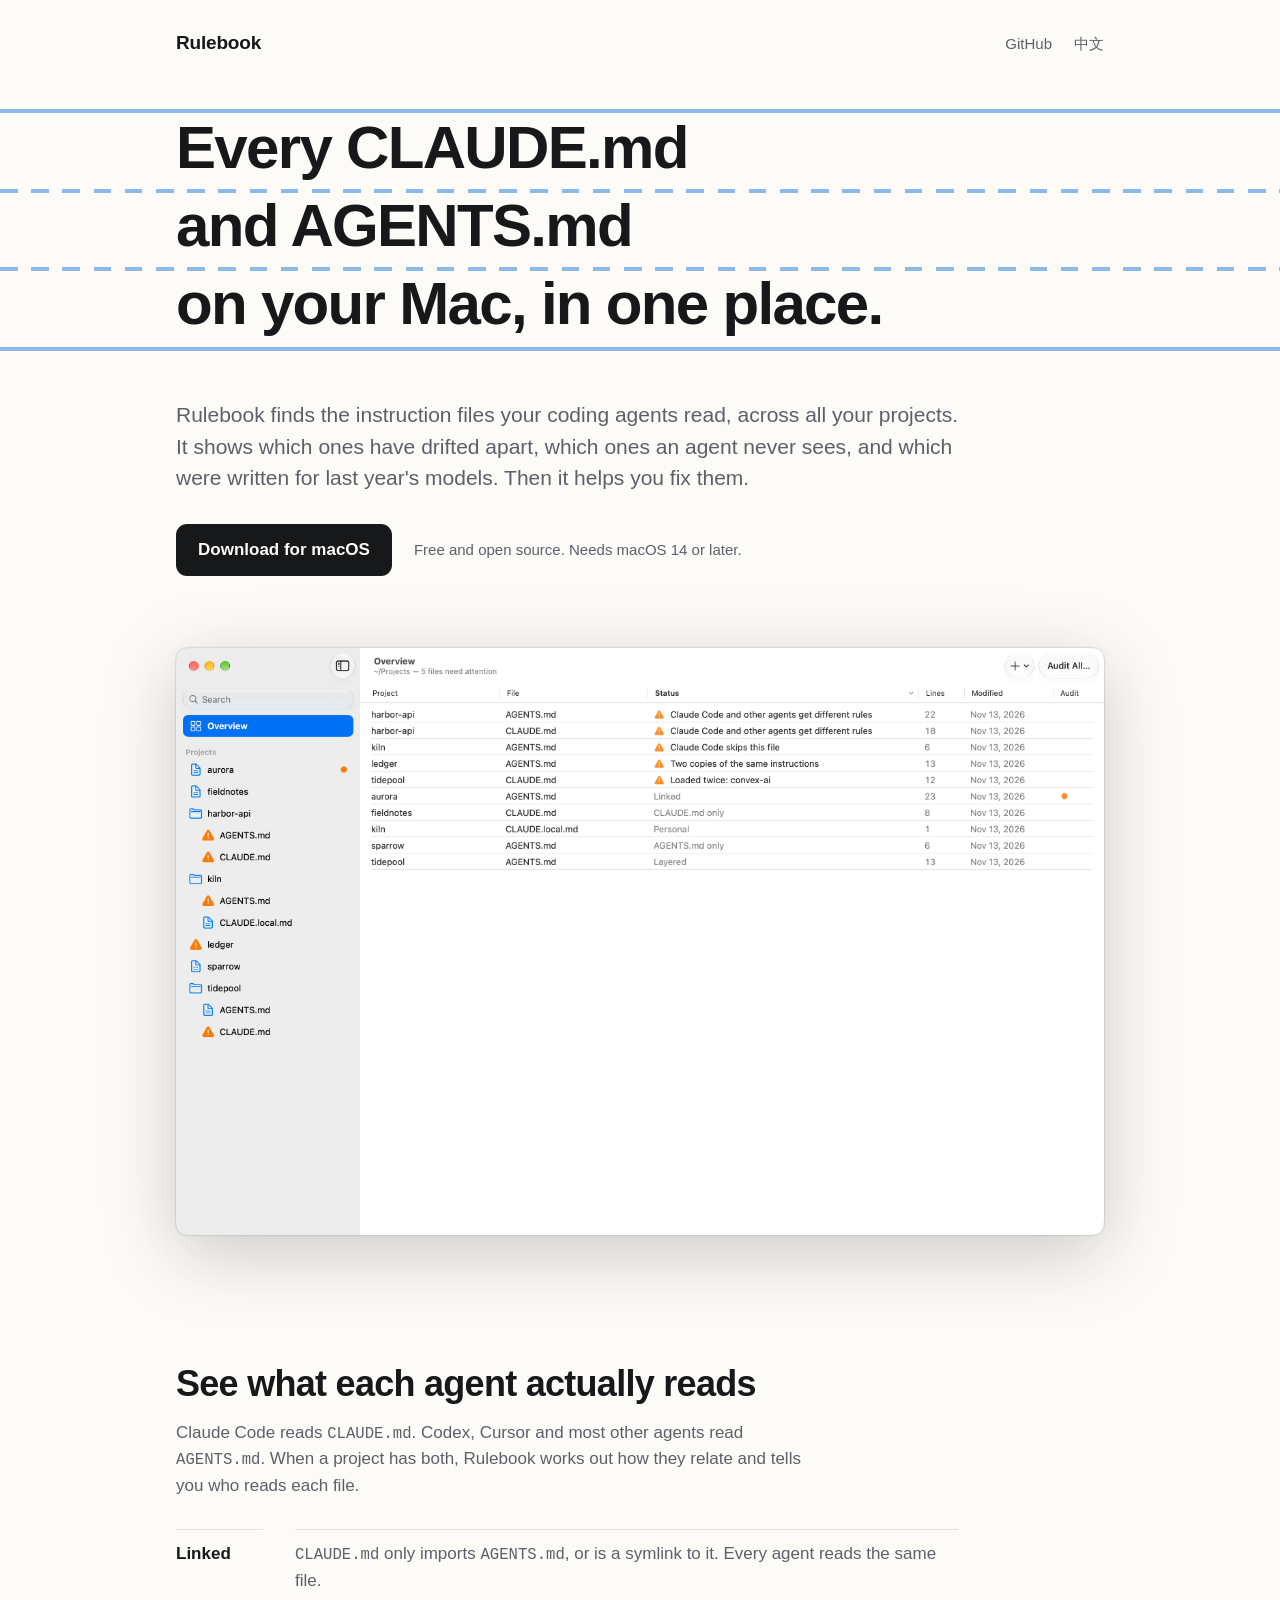
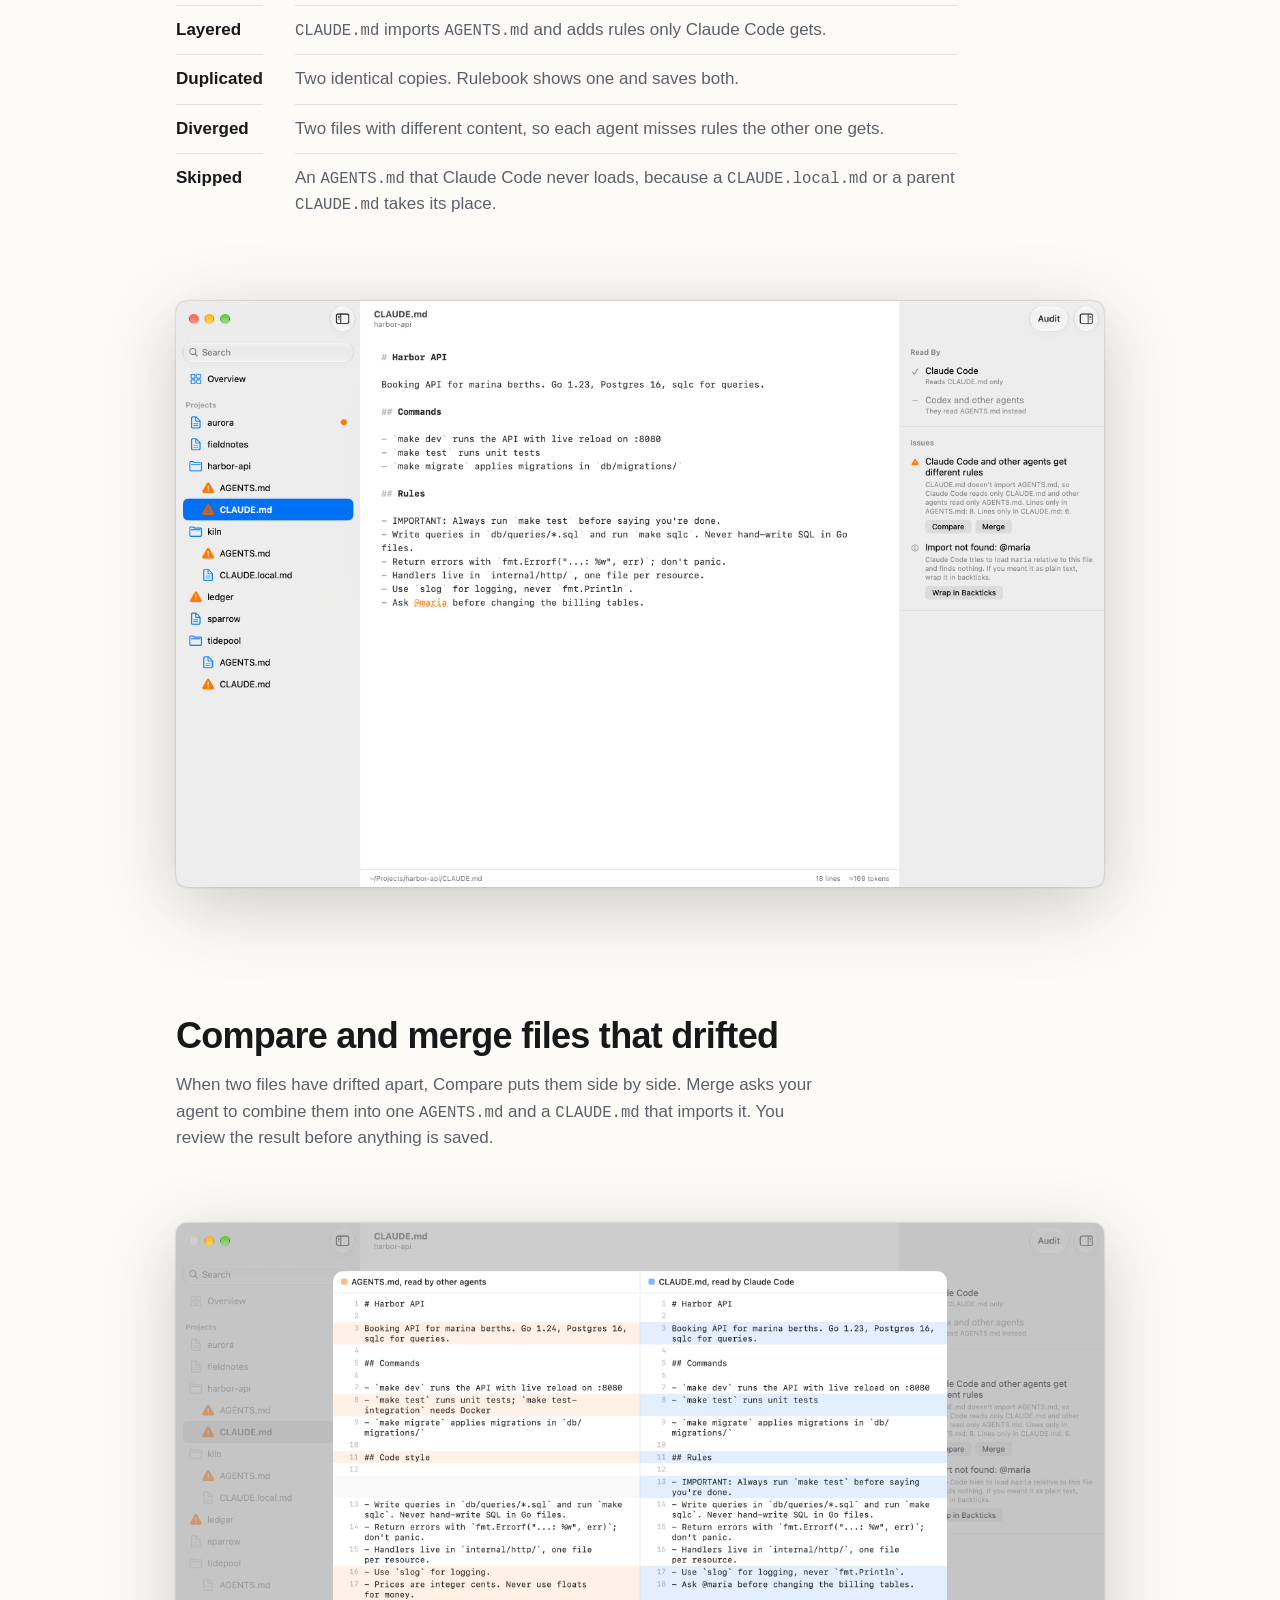
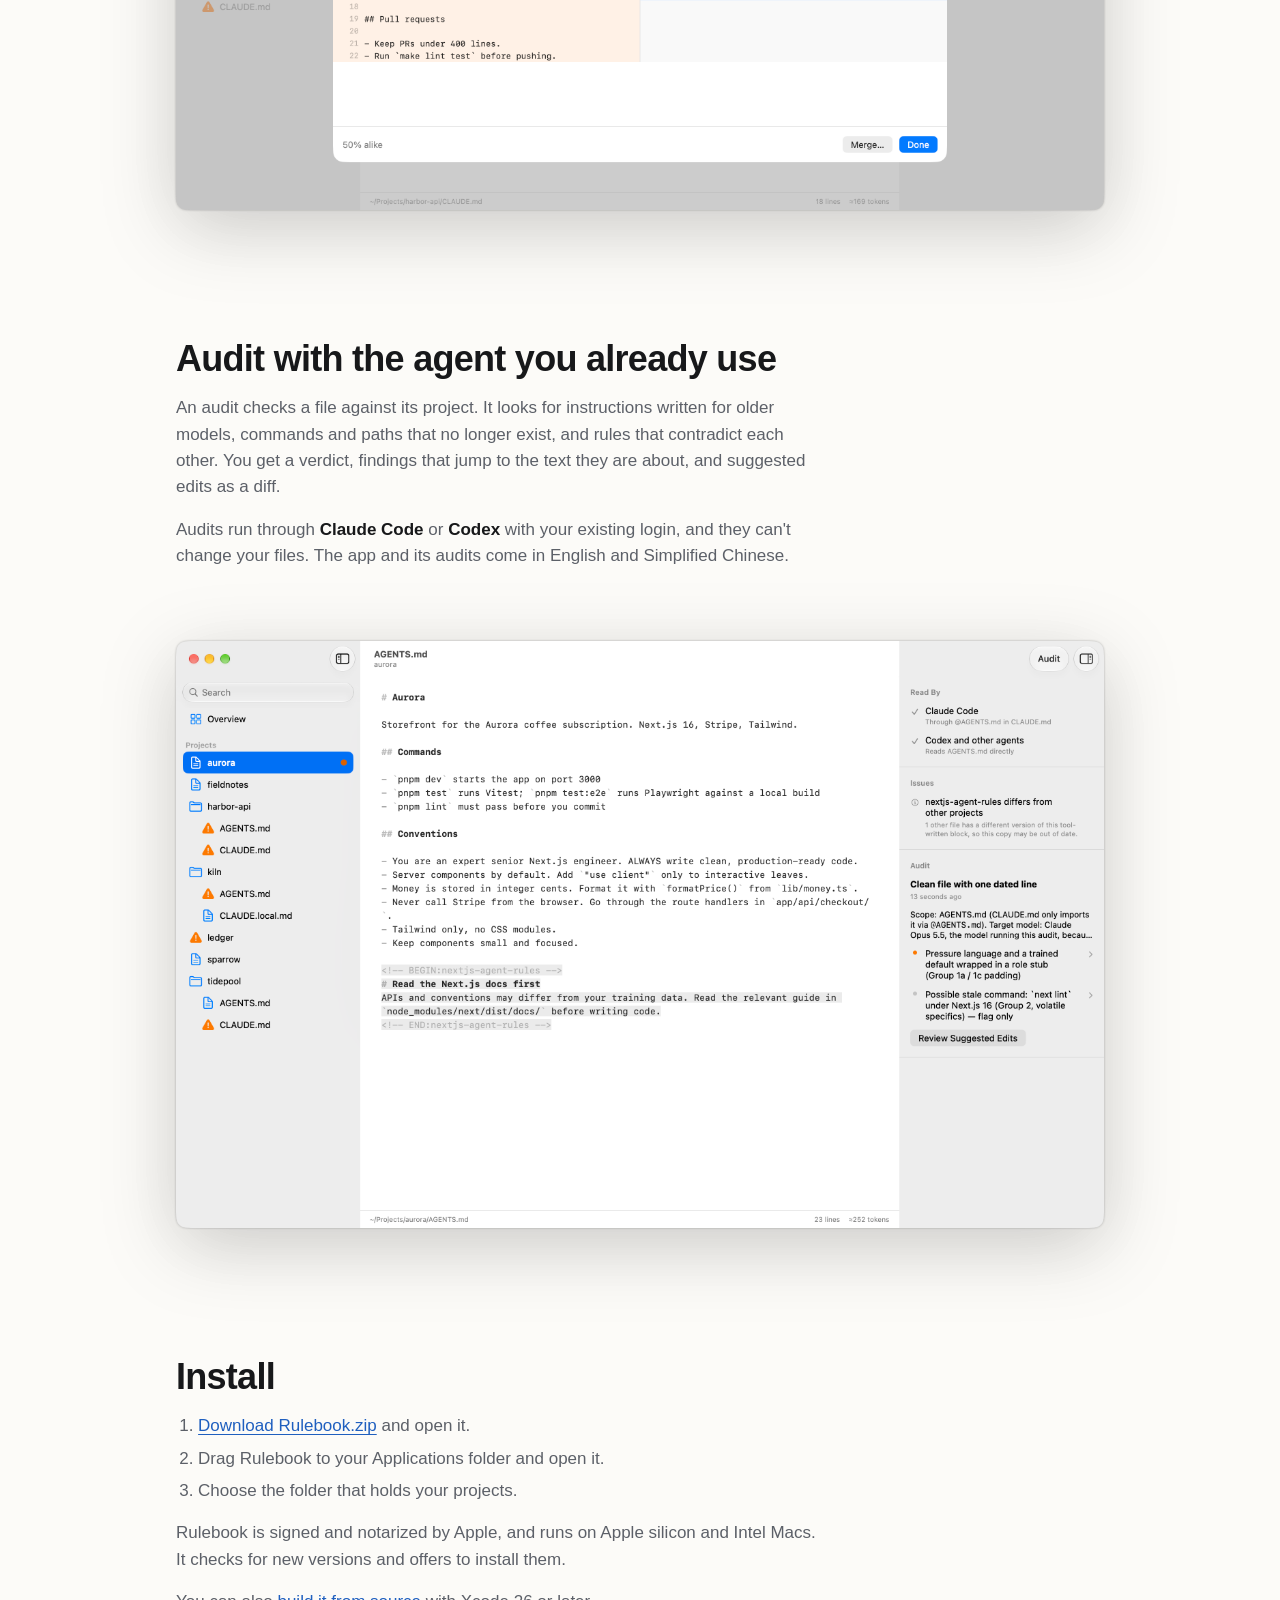
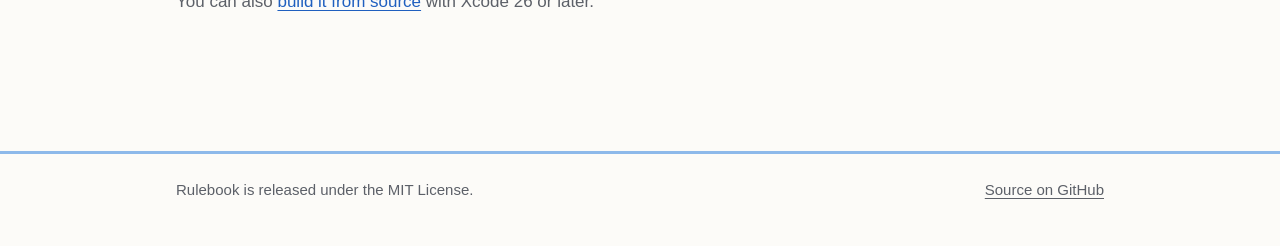
==== docs/index.html @ 8af6c640 "Track visits to both website language versions" ====
<!doctype html>
<html lang="en">
<head>
<meta charset="utf-8">
<meta name="viewport" content="width=device-width, initial-scale=1">
<title>Rulebook: every CLAUDE.md and AGENTS.md in one place</title>
<meta name="description" content="A Mac app that finds the instruction files your coding agents read across all your projects, shows which have drifted apart, and helps you fix them.">
<meta property="og:title" content="Rulebook: every CLAUDE.md and AGENTS.md in one place">
<meta property="og:description" content="A Mac app that finds the instruction files your coding agents read across all your projects, shows which have drifted apart, and helps you fix them.">
<meta property="og:image" content="https://rulebook.duxi.ao/screenshots/overview.png">
<meta property="og:url" content="https://rulebook.duxi.ao/">
<meta name="twitter:card" content="summary_large_image">
<link rel="icon" href="logo/icon.png">
<link rel="alternate" hreflang="en" href="https://rulebook.duxi.ao/">
<link rel="alternate" hreflang="zh-Hans" href="https://rulebook.duxi.ao/zh/">
<link rel="stylesheet" href="site.css">
<script defer src="/_vercel/insights/script.js"></script>
</head>
<body>

<header>
  <div class="column top">
    <a class="name" href="./">Rulebook</a>
    <nav>
      <a href="https://github.com/disinfeqt/rulebook">GitHub</a>
      <a href="zh/" lang="zh-Hans">中文</a>
    </nav>
  </div>
  <div class="ruled">
    <div class="column"><h1><span>Every CLAUDE.md and AGENTS.md</span> <span>on your Mac, in one place.</span></h1></div>
  </div>
</header>

<main class="column">
  <div class="opening">
    <p class="lede">Rulebook finds the instruction files your coding agents read, across all your projects. It shows which ones have drifted apart, which ones an agent never sees, and which were written for last year's models. Then it helps you fix them.</p>
    <div class="get">
      <a class="download" href="https://github.com/disinfeqt/rulebook/releases/latest/download/Rulebook.zip">Download for macOS</a>
      <p>Free and open source. Needs macOS 14 or later.</p>
    </div>
  </div>

  <figure><img src="screenshots/overview.png" width="2720" height="1720" alt="Rulebook's overview: a table of every instruction file in a projects folder, with the ones that need attention at the top"></figure>

  <section>
    <h2>See what each agent actually reads</h2>
    <p>Claude Code reads <code>CLAUDE.md</code>. Codex, Cursor and most other agents read <code>AGENTS.md</code>. When a project has both, Rulebook works out how they relate and tells you who reads each file.</p>
    <dl class="states">
      <dt>Linked</dt><dd><code>CLAUDE.md</code> only imports <code>AGENTS.md</code>, or is a symlink to it. Every agent reads the same file.</dd>
      <dt>Layered</dt><dd><code>CLAUDE.md</code> imports <code>AGENTS.md</code> and adds rules only Claude Code gets.</dd>
      <dt>Duplicated</dt><dd>Two identical copies. Rulebook shows one and saves both.</dd>
      <dt>Diverged</dt><dd>Two files with different content, so each agent misses rules the other one gets.</dd>
      <dt>Skipped</dt><dd>An <code>AGENTS.md</code> that Claude Code never loads, because a <code>CLAUDE.local.md</code> or a parent <code>CLAUDE.md</code> takes its place.</dd>
    </dl>
    <figure><img src="screenshots/editor.png" width="2720" height="1720" loading="lazy" alt="Editing a CLAUDE.md that has diverged from its AGENTS.md. The inspector shows who reads the file and what is wrong with it"></figure>
  </section>

  <section>
    <h2>Compare and merge files that drifted</h2>
    <p>When two files have drifted apart, Compare puts them side by side. Merge asks your agent to combine them into one <code>AGENTS.md</code> and a <code>CLAUDE.md</code> that imports it. You review the result before anything is saved.</p>
    <figure><img src="screenshots/compare.png" width="2720" height="1720" loading="lazy" alt="AGENTS.md and CLAUDE.md side by side, with the lines only one agent sees highlighted"></figure>
  </section>

  <section>
    <h2>Audit with the agent you already use</h2>
    <p>An audit checks a file against its project. It looks for instructions written for older models, commands and paths that no longer exist, and rules that contradict each other. You get a verdict, findings that jump to the text they are about, and suggested edits as a diff.</p>
    <p>Audits run through <strong>Claude Code</strong> or <strong>Codex</strong> with your existing login, and they can't change your files. The app and its audits come in English and Simplified Chinese.</p>
    <figure><img src="screenshots/audit.png" width="2720" height="1720" loading="lazy" alt="An audit in the inspector: a one-line verdict and a list of findings"></figure>
  </section>

  <section class="install" id="install">
    <h2>Install</h2>
    <ol>
      <li><a href="https://github.com/disinfeqt/rulebook/releases/latest/download/Rulebook.zip">Download Rulebook.zip</a> and open it.</li>
      <li>Drag Rulebook to your Applications folder and open it.</li>
      <li>Choose the folder that holds your projects.</li>
    </ol>
    <p>Rulebook is signed and notarized by Apple, and runs on Apple silicon and Intel Macs. It checks for new versions and offers to install them.</p>
    <p>You can also <a href="https://github.com/disinfeqt/rulebook">build it from source</a> with Xcode 26 or later.</p>
  </section>
</main>

<footer>
  <div class="column">
    <span>Rulebook is released under the MIT License.</span>
    <a href="https://github.com/disinfeqt/rulebook">Source on GitHub</a>
  </div>
</footer>

</body>
</html>
---- docs/site.css ----
/* Rulebook's site. The palette and the ruled lines come from the app icon: black ink on paper,
   and the blue of ruled writing paper. */
:root {
  --paper: #fcfbf8;
  --ink: #17181a;
  --soft: #5c6068;
  --rule: #8db9ea;
  --link: #1f5fbf;
  --hairline: #e4e2dc;
  --column: 1040px;
  --gutter: clamp(20px, 5vw, 56px);
  color-scheme: light dark;
}
@media (prefers-color-scheme: dark) {
  :root {
    --paper: #141517;
    --ink: #f3f2ee;
    --soft: #a2a6ad;
    --rule: #4e7fb5;
    --link: #8db9ea;
    --hairline: #2a2c30;
  }
}

* { box-sizing: border-box; }
html { -webkit-text-size-adjust: 100%; }
body {
  margin: 0;
  background: var(--paper);
  color: var(--ink);
  font: 17px/1.55 -apple-system, BlinkMacSystemFont, "SF Pro Text", "PingFang SC", "Helvetica Neue", "Segoe UI", sans-serif;
  -webkit-font-smoothing: antialiased;
}
a { color: var(--link); text-underline-offset: 0.18em; }
a:focus-visible, .download:focus-visible { outline: 3px solid var(--rule); outline-offset: 3px; border-radius: 4px; }
code { font: 0.92em ui-monospace, "SF Mono", Menlo, monospace; }

.column { max-width: var(--column); margin: 0 auto; padding: 0 var(--gutter); }

/* Header */
.top { display: flex; align-items: baseline; justify-content: space-between; padding-top: 28px; padding-bottom: clamp(32px, 5vw, 52px); }
.top .name { font-weight: 700; font-size: 19px; letter-spacing: -0.01em; color: var(--ink); text-decoration: none; }
.top nav { display: flex; gap: 22px; font-size: 15px; }
.top nav a { color: var(--soft); text-decoration: none; }
.top nav a:hover { color: var(--ink); text-decoration: underline; }

/* The headline is written on the ruled lines of the app icon, which run the full width of the page:
   a solid rule above and below, and a dashed rule between each pair of lines. Every line has a lane
   of its own, with its letters centred in it, so the rules never touch the ink. */
.ruled {
  --size: clamp(34px, 5.4vw, 60px);
  --lane: round(calc(var(--size) * 1.3), 1px);
  --weight: max(3px, round(calc(var(--size) * 0.07), 1px));
  position: relative;
  isolation: isolate;
  border-block: var(--weight) solid var(--rule);
}
.ruled:lang(zh) { --size: clamp(32px, 4.8vw, 52px); }
.ruled::after {
  content: "";
  position: absolute;
  z-index: -1;
  inset: calc(var(--lane) - var(--weight) / 2) 0;
  background: repeating-linear-gradient(90deg, var(--rule) 0 calc(var(--weight) * 4.4), transparent 0 calc(var(--weight) * 7.8));
  -webkit-mask: repeating-linear-gradient(#000 0 var(--weight), transparent 0 var(--lane));
  mask: repeating-linear-gradient(#000 0 var(--weight), transparent 0 var(--lane));
}
h1 {
  margin: 0;
  font-size: var(--size);
  line-height: var(--lane);
  font-weight: 700;
  letter-spacing: -0.028em;
  text-wrap: balance;
}
/* A line box centres SF's capitals but leaves descenders close to the rule below, so English lines
   move up a little. Han characters already sit in the middle of the lane. */
h1:not(:lang(zh)) { position: relative; top: -0.08em; }
/* Where the first line fits, the headline keeps its two written lines. */
@media (min-width: 640px) {
  h1 span { display: block; }
}

/* Opening */
.opening { padding-top: clamp(30px, 4.5vw, 48px); }
.lede { max-width: 38em; margin: 0; font-size: clamp(18px, 2vw, 21px); line-height: 1.5; color: var(--soft); }
.get { display: flex; flex-wrap: wrap; align-items: center; gap: 14px 22px; margin-top: 30px; }
.download {
  display: inline-block;
  padding: 13px 22px;
  border-radius: 11px;
  background: var(--ink);
  color: var(--paper);
  font-weight: 600;
  text-decoration: none;
}
.download:hover { opacity: 0.86; }
.get p { margin: 0; font-size: 15px; color: var(--soft); }

/* Screenshots are window captures with transparent corners, so the shadow follows the window. */
figure { margin: clamp(40px, 7vw, 72px) 0 0; }
figure img { display: block; width: 100%; height: auto; filter: drop-shadow(0 18px 38px rgba(0, 0, 0, 0.16)) drop-shadow(0 0 1px rgba(0, 0, 0, 0.28)); }
@media (prefers-color-scheme: dark) {
  figure img { filter: drop-shadow(0 18px 38px rgba(0, 0, 0, 0.5)); }
}

section { padding-top: clamp(72px, 11vw, 128px); }
h2 { margin: 0; max-width: 20em; font-size: clamp(26px, 3.4vw, 36px); line-height: 1.14; font-weight: 700; letter-spacing: -0.02em; text-wrap: balance; }
section > p, .install p { max-width: 38em; margin: 16px 0 0; color: var(--soft); }
section > p strong { color: var(--ink); font-weight: 600; }

/* How CLAUDE.md and AGENTS.md can relate */
.states { display: grid; grid-template-columns: max-content 1fr; gap: 0 32px; max-width: 46em; margin: 30px 0 0; }
.states dt, .states dd { margin: 0; padding: 11px 0; border-top: 1px solid var(--hairline); }
.states dt { font-weight: 600; }
.states dd { color: var(--soft); }
@media (max-width: 560px) {
  .states { grid-template-columns: 1fr; }
  .states dd { border-top: 0; padding-top: 0; }
}

.install ol { max-width: 38em; margin: 16px 0 0; padding-left: 1.3em; color: var(--soft); }
.install li { margin-top: 6px; }

footer { margin-top: clamp(80px, 12vw, 136px); border-top: 3px solid var(--rule); }
footer .column { display: flex; flex-wrap: wrap; gap: 8px 24px; justify-content: space-between; padding-top: 24px; padding-bottom: 44px; font-size: 15px; color: var(--soft); }
footer a { color: var(--soft); }
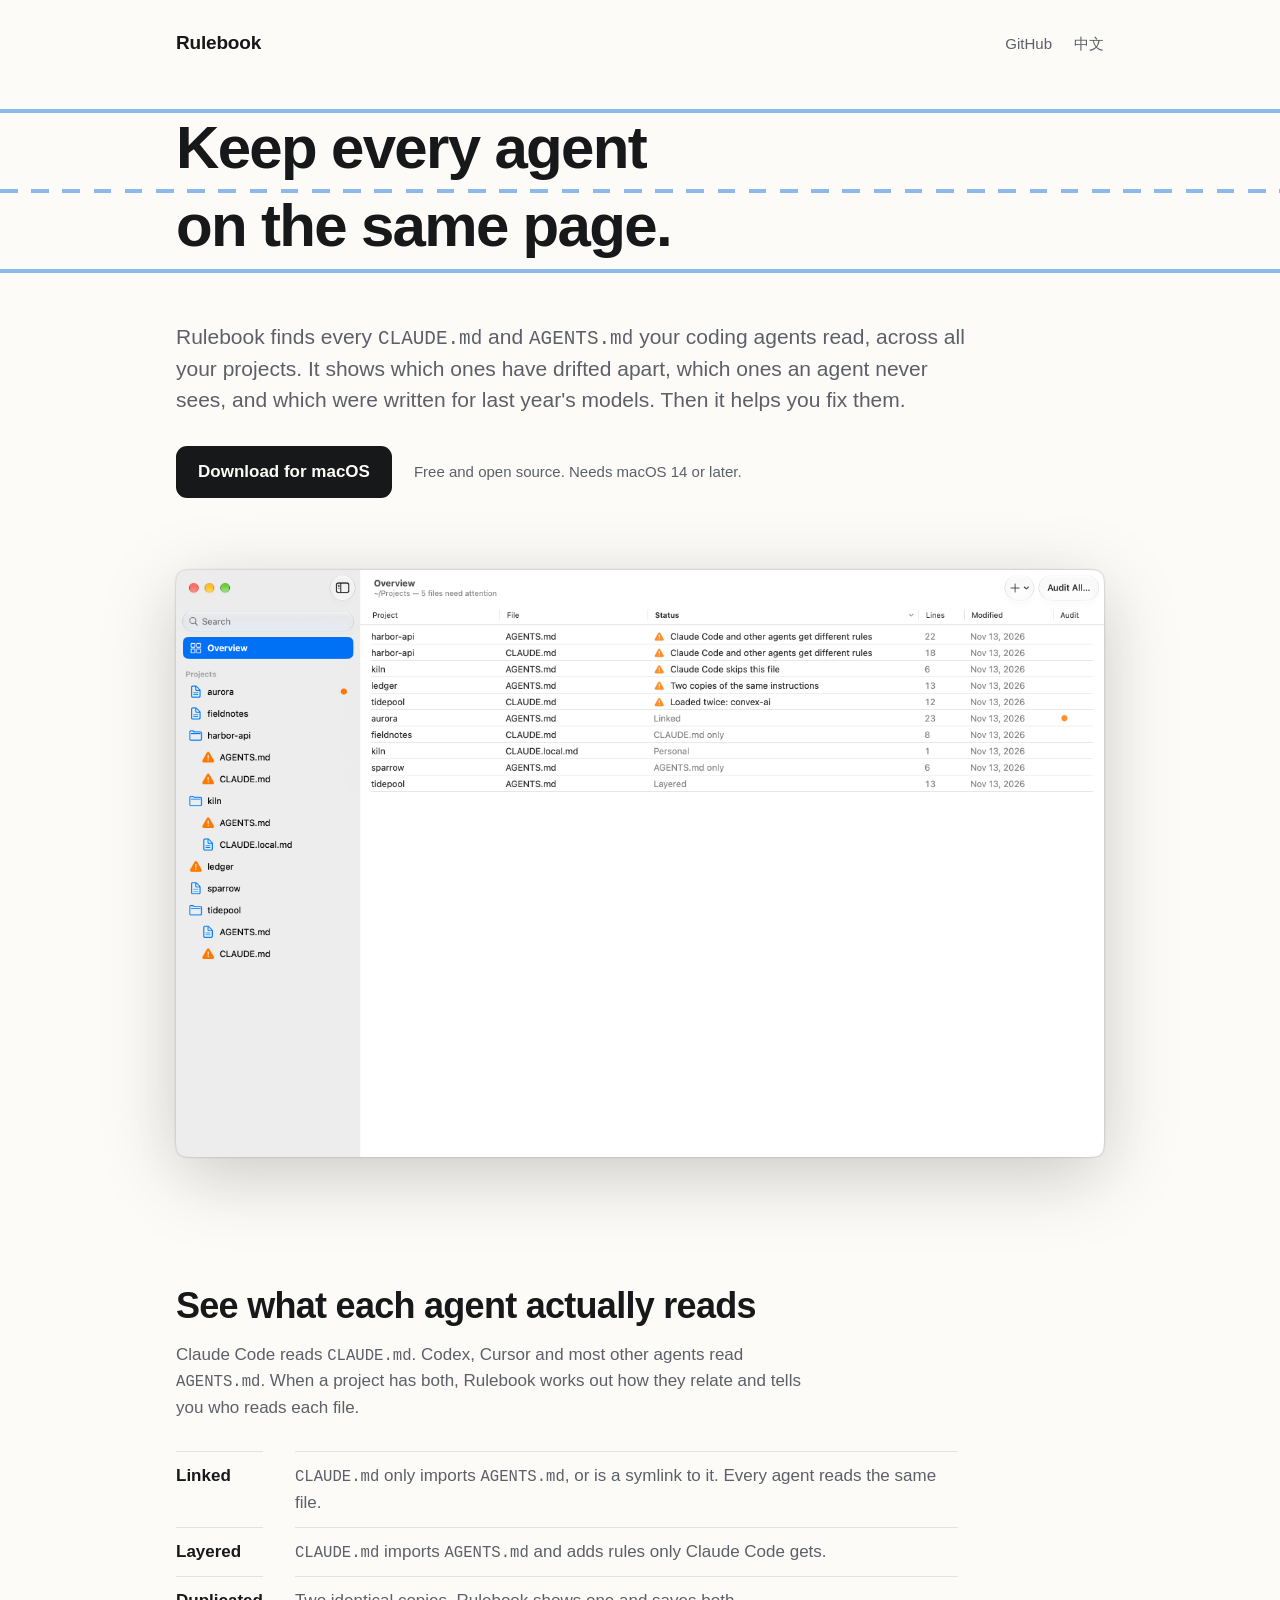
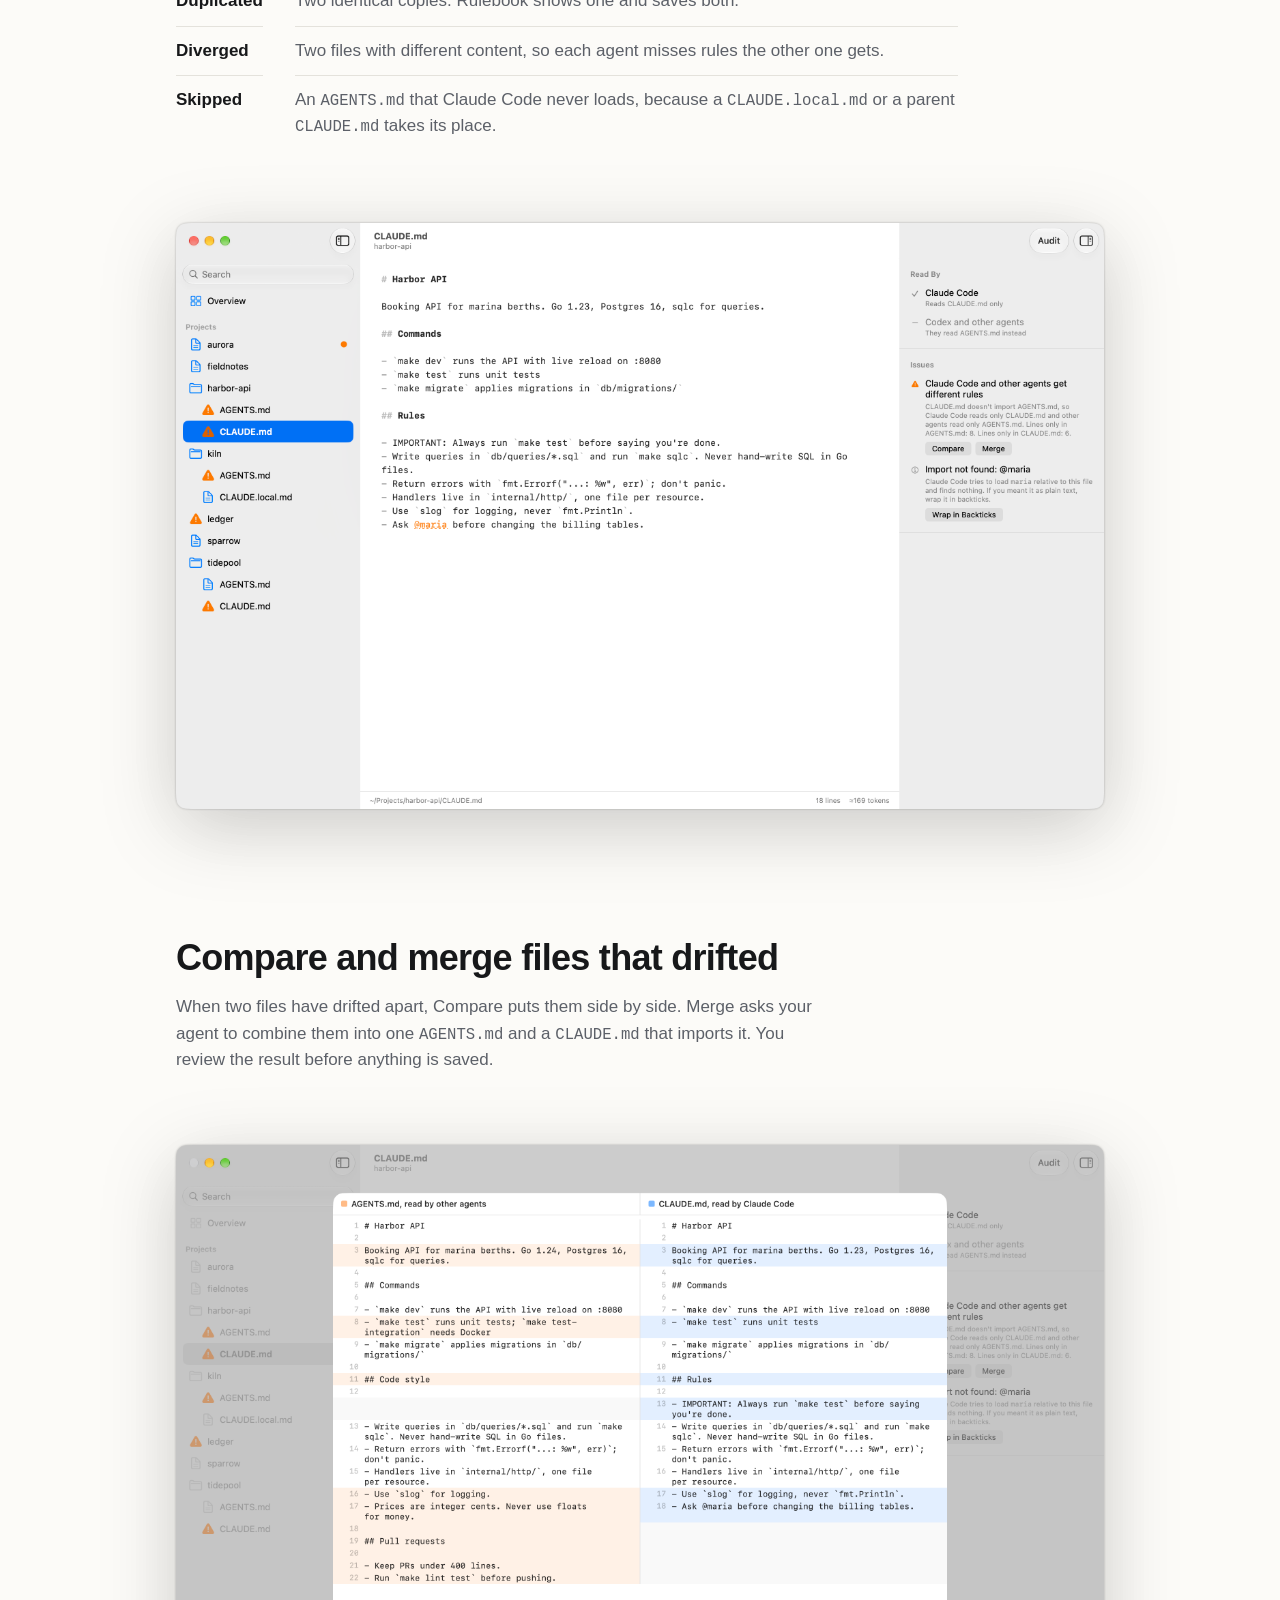
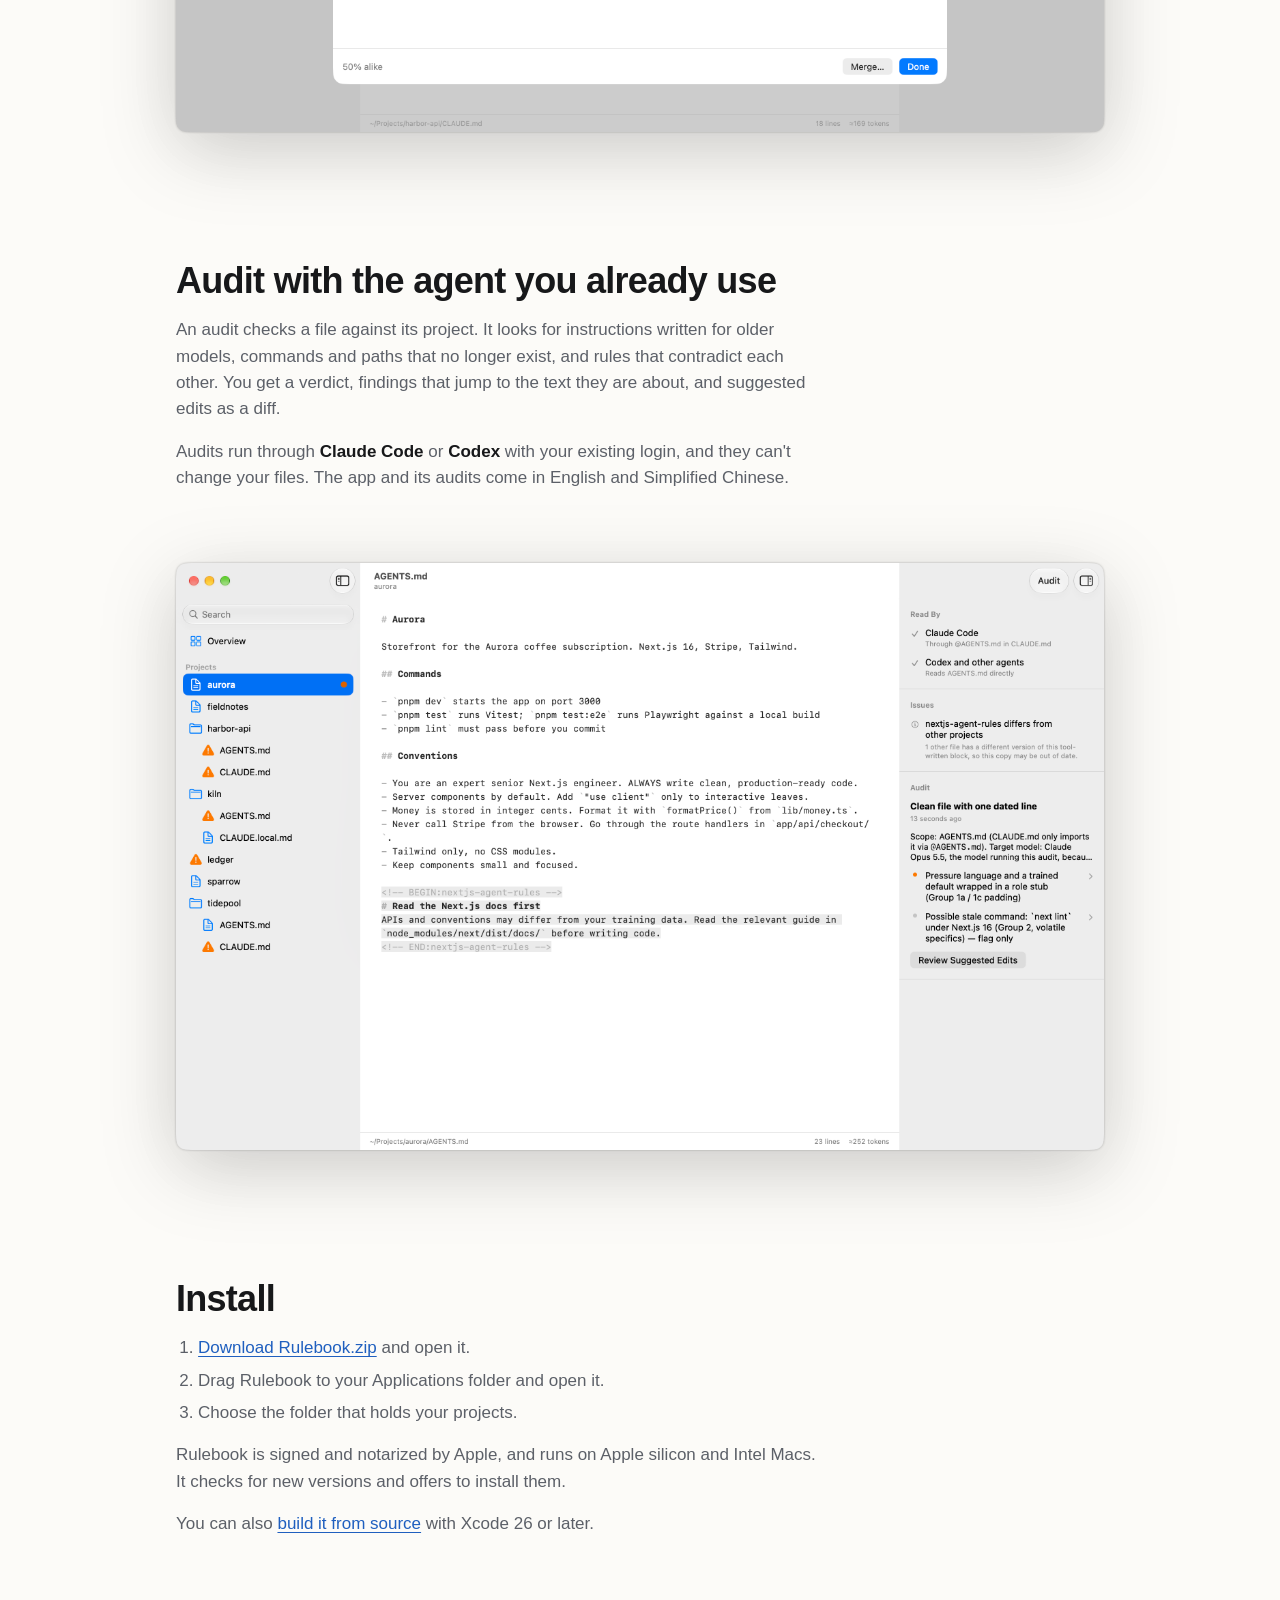
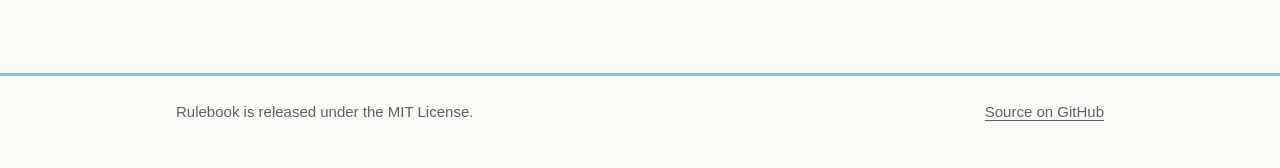
==== commit 86bfe185: "Lead the website with keeping every agent on the same page - Use the new headline in the page titles" ====
--- a/docs/index.html
+++ b/docs/index.html
@@ -3,13 +3,18 @@
 <head>
 <meta charset="utf-8">
 <meta name="viewport" content="width=device-width, initial-scale=1">
-<title>Rulebook: every CLAUDE.md and AGENTS.md in one place</title>
-<meta name="description" content="A Mac app that finds the instruction files your coding agents read across all your projects, shows which have drifted apart, and helps you fix them.">
-<meta property="og:title" content="Rulebook: every CLAUDE.md and AGENTS.md in one place">
-<meta property="og:description" content="A Mac app that finds the instruction files your coding agents read across all your projects, shows which have drifted apart, and helps you fix them.">
-<meta property="og:image" content="https://rulebook.duxi.ao/screenshots/overview.png">
+<title>Rulebook: keep every agent on the same page</title>
+<meta name="description" content="A Mac app that finds every CLAUDE.md and AGENTS.md across your projects, shows which have drifted apart, and helps you fix them.">
+<meta property="og:title" content="Rulebook: keep every agent on the same page">
+<meta property="og:description" content="A Mac app that finds every CLAUDE.md and AGENTS.md across your projects, shows which have drifted apart, and helps you fix them.">
+<meta property="og:image" content="https://rulebook.duxi.ao/og-image.jpg">
+<meta property="og:image:width" content="1200">
+<meta property="og:image:height" content="630">
+<meta property="og:image:alt" content="Rulebook. See where your agent rules diverge. A comparison highlights Go 1.24 in AGENTS.md and Go 1.23 in CLAUDE.md.">
 <meta property="og:url" content="https://rulebook.duxi.ao/">
 <meta name="twitter:card" content="summary_large_image">
+<meta name="twitter:image" content="https://rulebook.duxi.ao/og-image.jpg">
+<meta name="twitter:image:alt" content="Rulebook. See where your agent rules diverge. A comparison highlights Go 1.24 in AGENTS.md and Go 1.23 in CLAUDE.md.">
 <link rel="icon" href="logo/icon.png">
 <link rel="alternate" hreflang="en" href="https://rulebook.duxi.ao/">
 <link rel="alternate" hreflang="zh-Hans" href="https://rulebook.duxi.ao/zh/">
@@ -27,13 +32,13 @@
     </nav>
   </div>
   <div class="ruled">
-    <div class="column"><h1><span>Every CLAUDE.md and AGENTS.md</span> <span>on your Mac, in one place.</span></h1></div>
+    <div class="column"><h1><span>Keep every agent</span> <span>on the same page.</span></h1></div>
   </div>
 </header>
 
 <main class="column">
   <div class="opening">
-    <p class="lede">Rulebook finds the instruction files your coding agents read, across all your projects. It shows which ones have drifted apart, which ones an agent never sees, and which were written for last year's models. Then it helps you fix them.</p>
+    <p class="lede">Rulebook finds every <code>CLAUDE.md</code> and <code>AGENTS.md</code> your coding agents read, across all your projects. It shows which ones have drifted apart, which ones an agent never sees, and which were written for last year's models. Then it helps you fix them.</p>
     <div class="get">
       <a class="download" href="https://github.com/disinfeqt/rulebook/releases/latest/download/Rulebook.zip">Download for macOS</a>
       <p>Free and open source. Needs macOS 14 or later.</p>
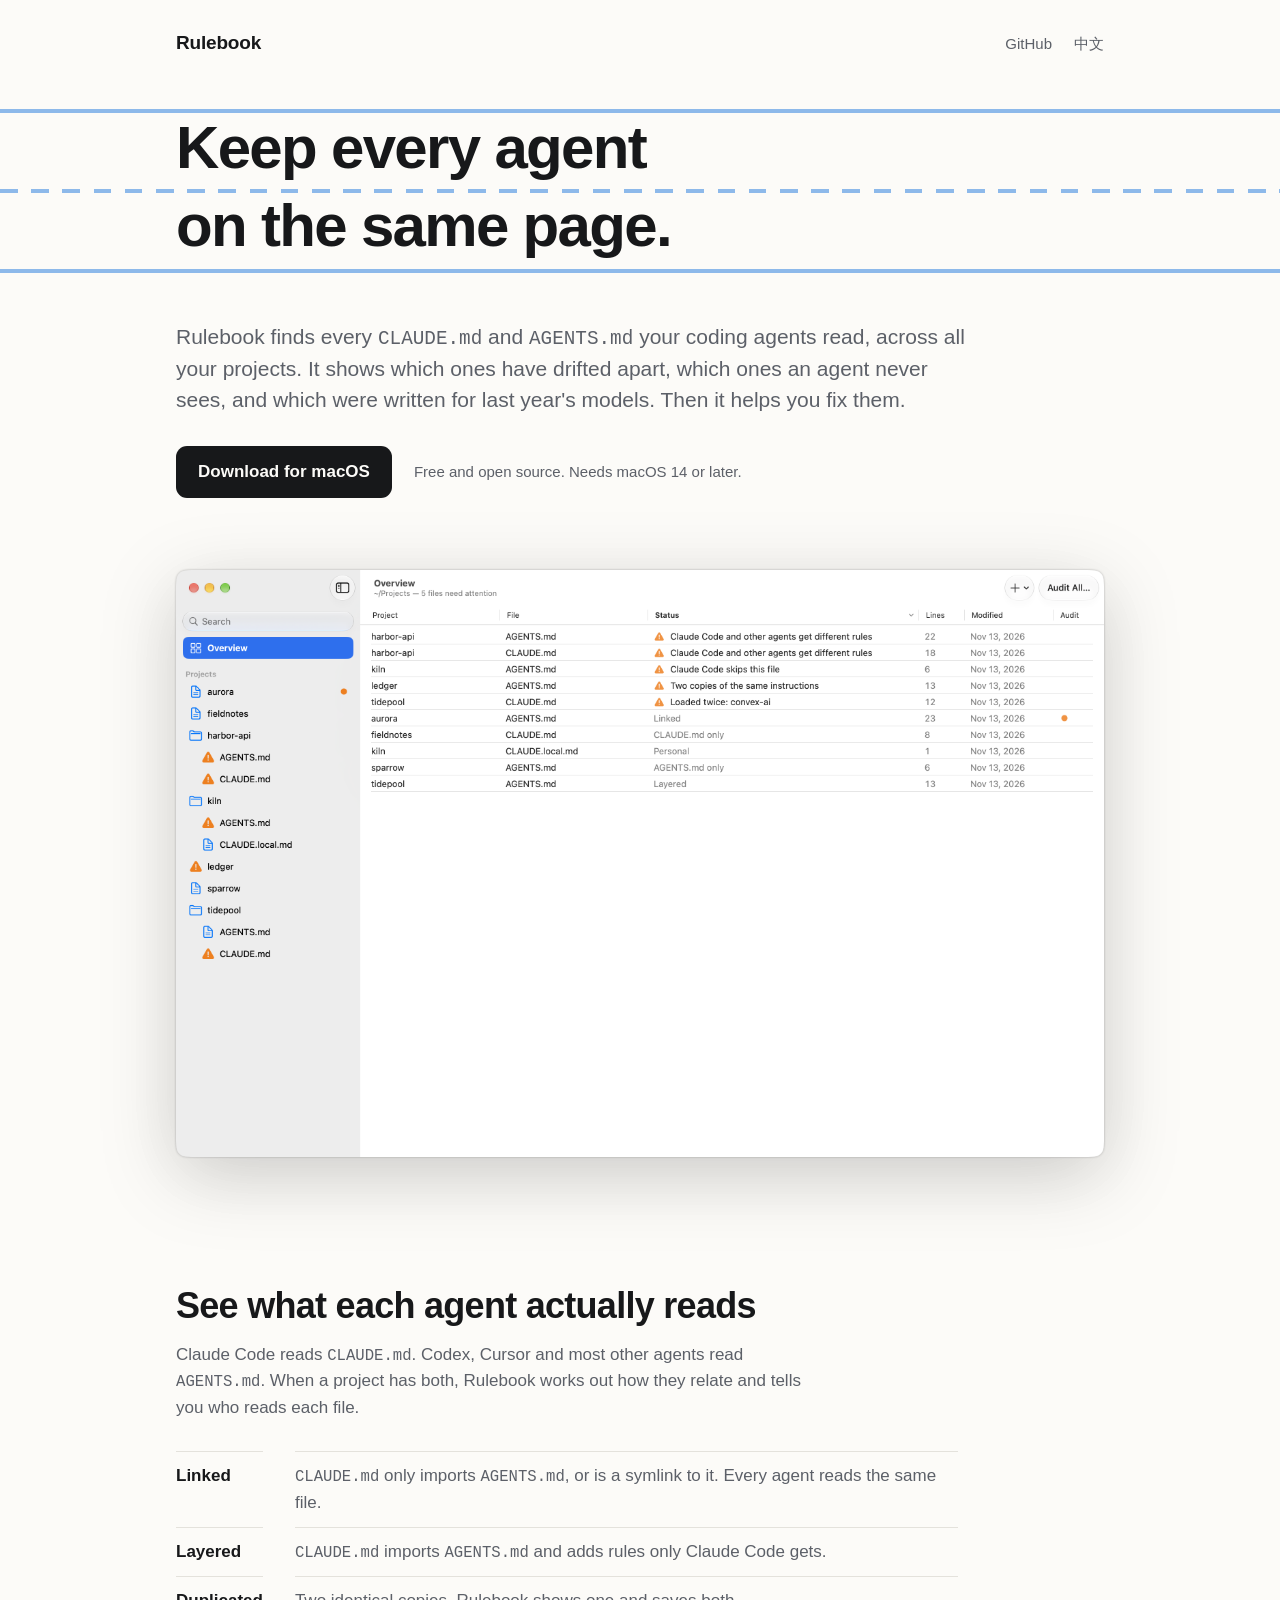
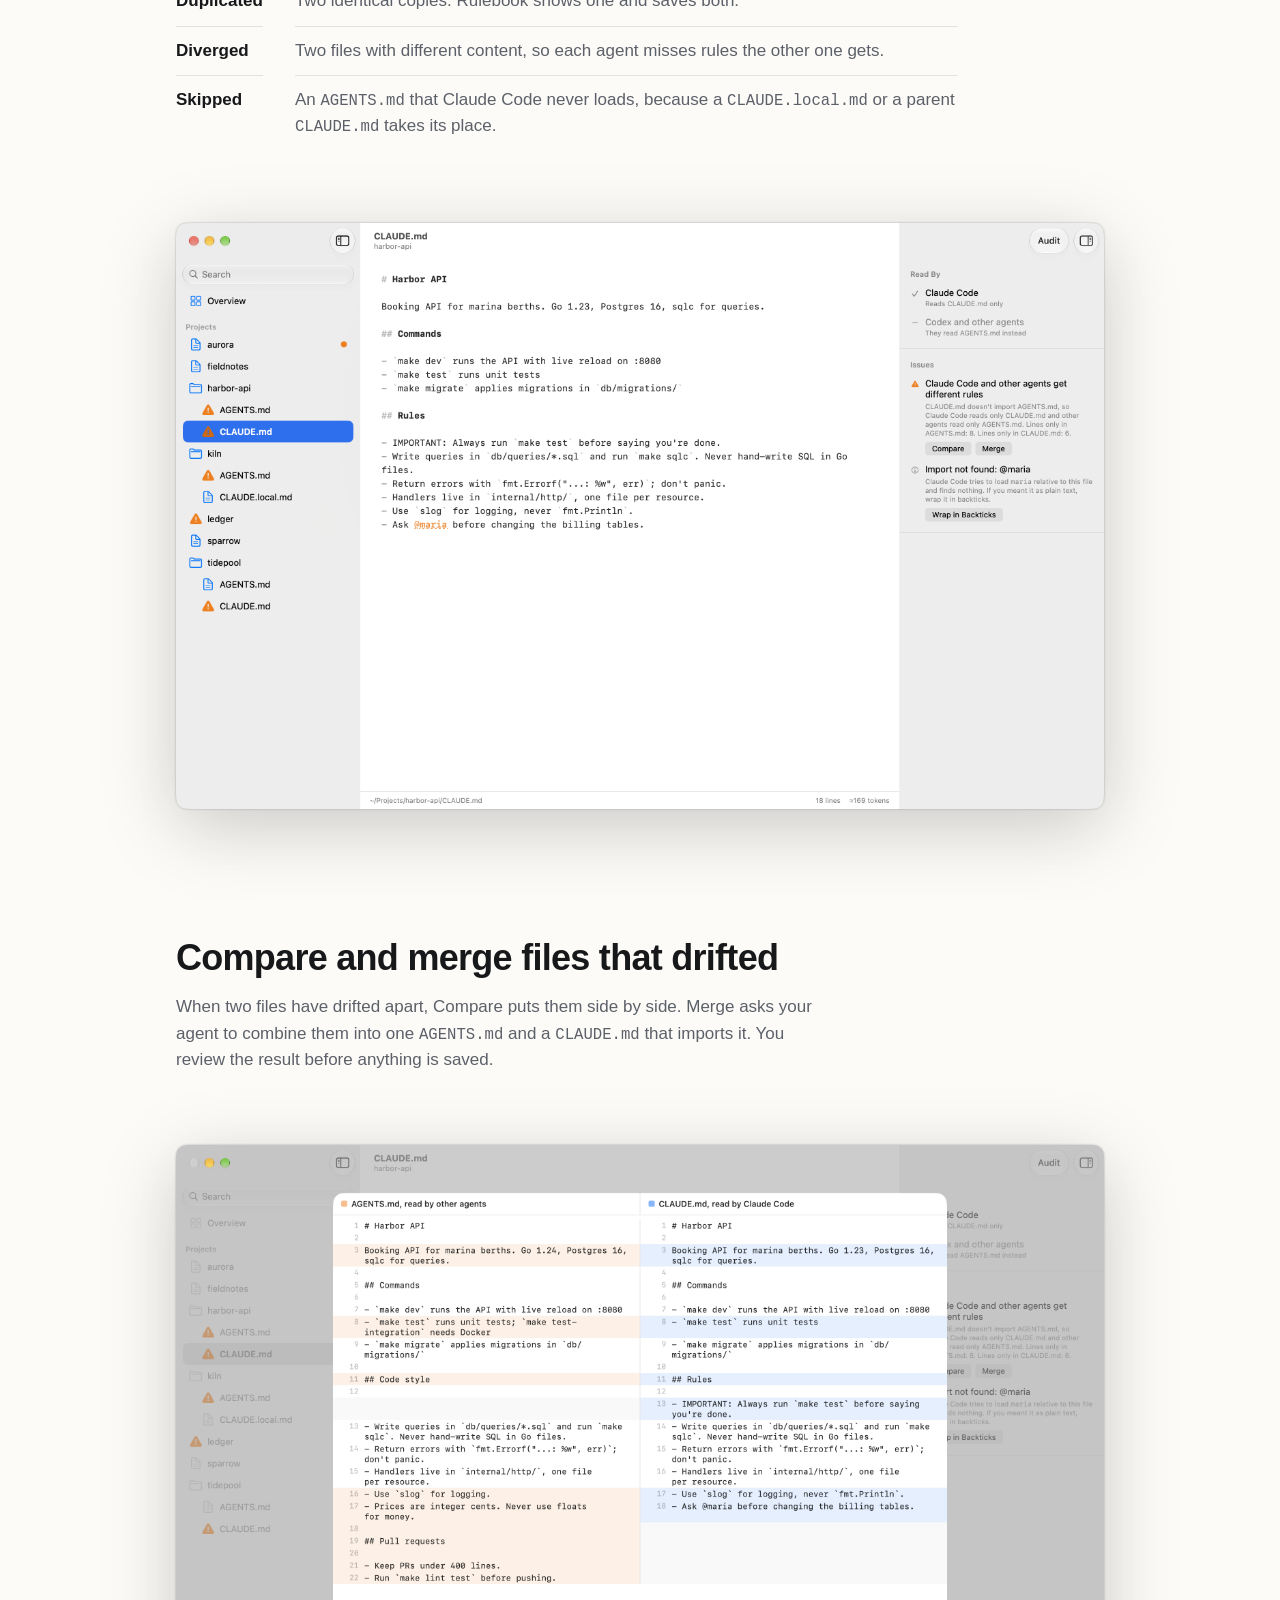
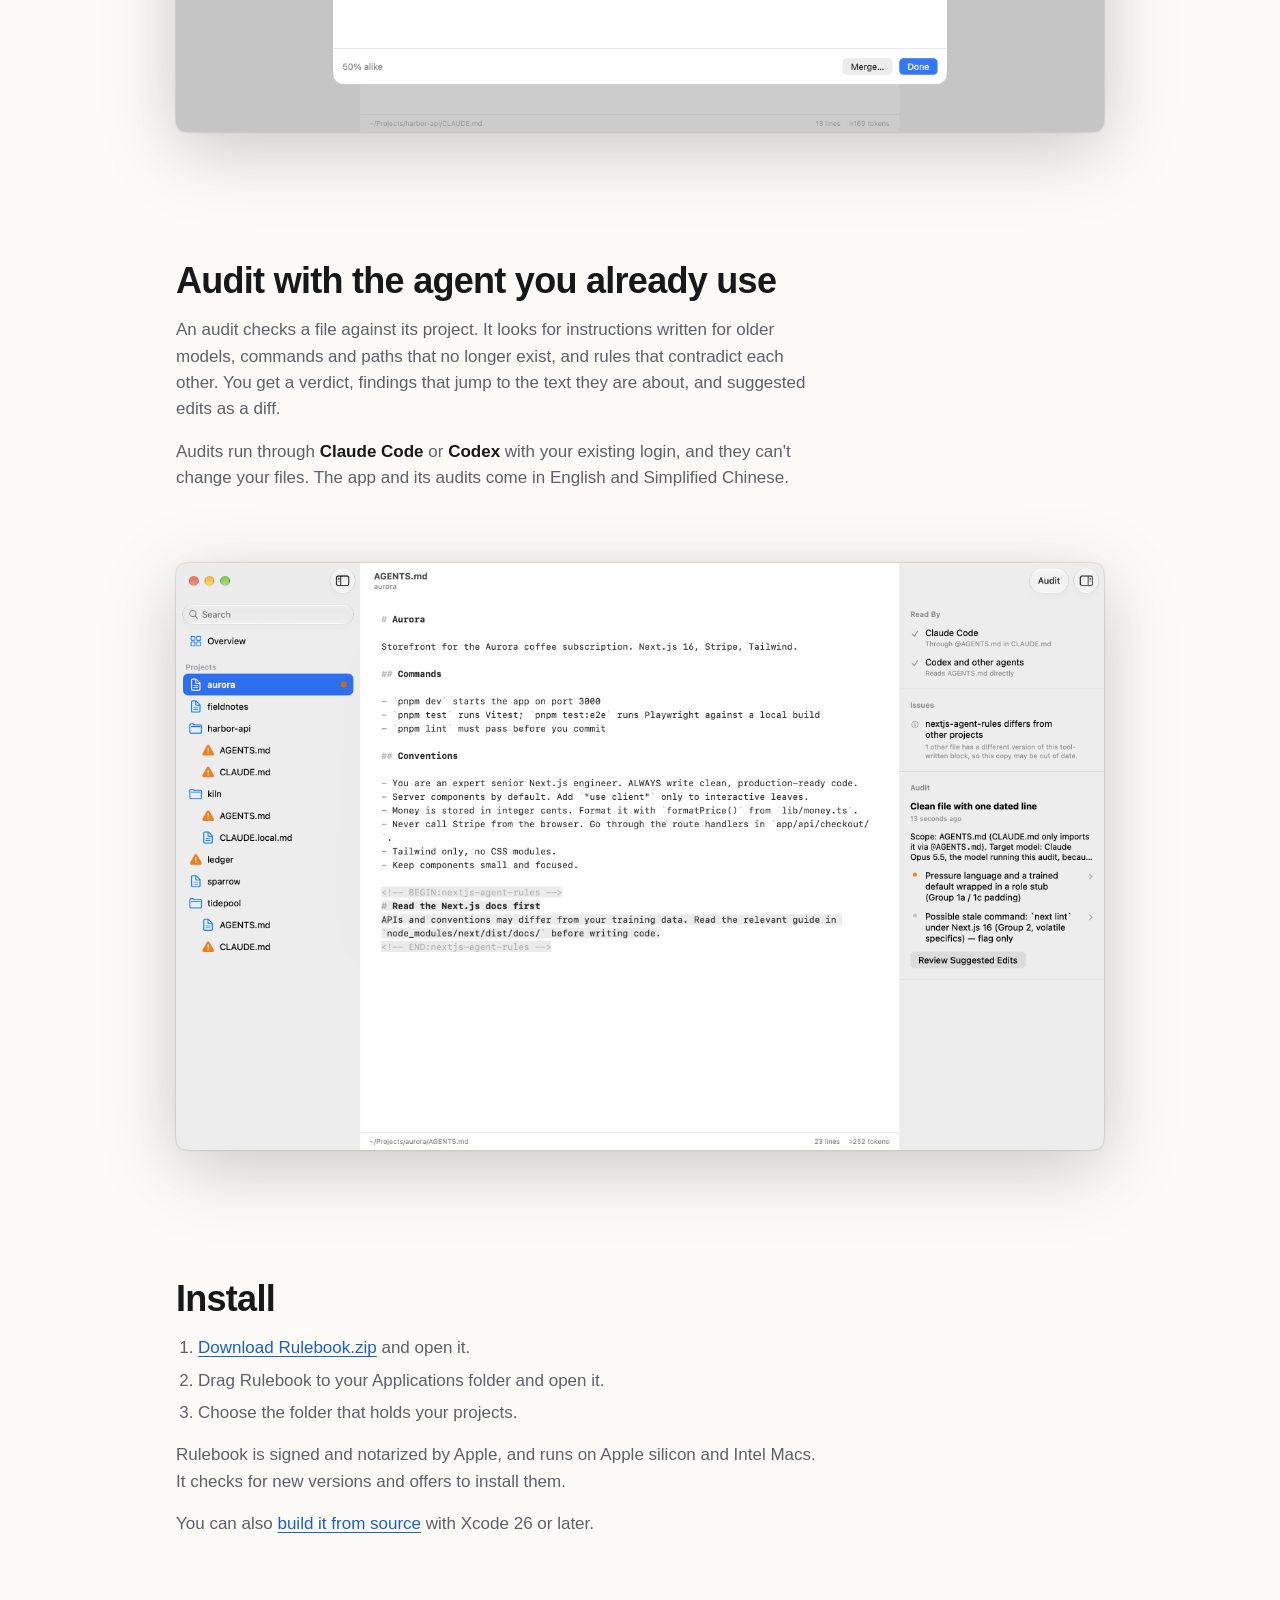
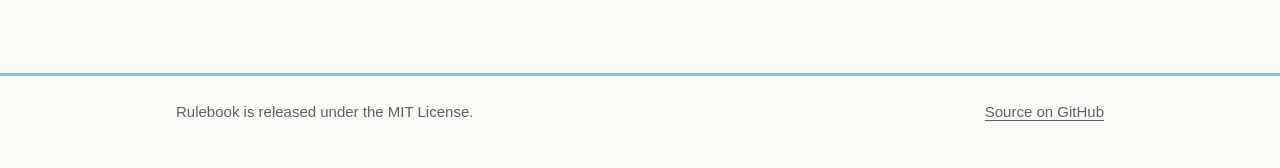
==== commit 0a6d7f72: "Serve the website's screenshots as WebP - Lossless, so every pixel matches the PNGs, at a fifth of t" ====
--- a/docs/index.html
+++ b/docs/index.html
@@ -7,14 +7,14 @@
 <meta name="description" content="A Mac app that finds every CLAUDE.md and AGENTS.md across your projects, shows which have drifted apart, and helps you fix them.">
 <meta property="og:title" content="Rulebook: keep every agent on the same page">
 <meta property="og:description" content="A Mac app that finds every CLAUDE.md and AGENTS.md across your projects, shows which have drifted apart, and helps you fix them.">
-<meta property="og:image" content="https://rulebook.duxi.ao/og-image.jpg">
+<meta property="og:image" content="https://rulebook.duxi.ao/og-image.webp">
 <meta property="og:image:width" content="1200">
 <meta property="og:image:height" content="630">
-<meta property="og:image:alt" content="Rulebook. See where your agent rules diverge. A comparison highlights Go 1.24 in AGENTS.md and Go 1.23 in CLAUDE.md.">
+<meta property="og:image:alt" content="Rulebook. Keep every agent on the same page. A comparison highlights Go 1.24 in AGENTS.md and Go 1.23 in CLAUDE.md.">
 <meta property="og:url" content="https://rulebook.duxi.ao/">
 <meta name="twitter:card" content="summary_large_image">
-<meta name="twitter:image" content="https://rulebook.duxi.ao/og-image.jpg">
-<meta name="twitter:image:alt" content="Rulebook. See where your agent rules diverge. A comparison highlights Go 1.24 in AGENTS.md and Go 1.23 in CLAUDE.md.">
+<meta name="twitter:image" content="https://rulebook.duxi.ao/og-image.webp">
+<meta name="twitter:image:alt" content="Rulebook. Keep every agent on the same page. A comparison highlights Go 1.24 in AGENTS.md and Go 1.23 in CLAUDE.md.">
 <link rel="icon" href="logo/icon.png">
 <link rel="alternate" hreflang="en" href="https://rulebook.duxi.ao/">
 <link rel="alternate" hreflang="zh-Hans" href="https://rulebook.duxi.ao/zh/">
@@ -45,7 +45,7 @@
     </div>
   </div>
 
-  <figure><img src="screenshots/overview.png" width="2720" height="1720" alt="Rulebook's overview: a table of every instruction file in a projects folder, with the ones that need attention at the top"></figure>
+  <figure><img src="screenshots/overview.webp" width="2720" height="1720" alt="Rulebook's overview: a table of every instruction file in a projects folder, with the ones that need attention at the top"></figure>
 
   <section>
     <h2>See what each agent actually reads</h2>
@@ -57,20 +57,20 @@
       <dt>Diverged</dt><dd>Two files with different content, so each agent misses rules the other one gets.</dd>
       <dt>Skipped</dt><dd>An <code>AGENTS.md</code> that Claude Code never loads, because a <code>CLAUDE.local.md</code> or a parent <code>CLAUDE.md</code> takes its place.</dd>
     </dl>
-    <figure><img src="screenshots/editor.png" width="2720" height="1720" loading="lazy" alt="Editing a CLAUDE.md that has diverged from its AGENTS.md. The inspector shows who reads the file and what is wrong with it"></figure>
+    <figure><img src="screenshots/editor.webp" width="2720" height="1720" loading="lazy" alt="Editing a CLAUDE.md that has diverged from its AGENTS.md. The inspector shows who reads the file and what is wrong with it"></figure>
   </section>
 
   <section>
     <h2>Compare and merge files that drifted</h2>
     <p>When two files have drifted apart, Compare puts them side by side. Merge asks your agent to combine them into one <code>AGENTS.md</code> and a <code>CLAUDE.md</code> that imports it. You review the result before anything is saved.</p>
-    <figure><img src="screenshots/compare.png" width="2720" height="1720" loading="lazy" alt="AGENTS.md and CLAUDE.md side by side, with the lines only one agent sees highlighted"></figure>
+    <figure><img src="screenshots/compare.webp" width="2720" height="1720" loading="lazy" alt="AGENTS.md and CLAUDE.md side by side, with the lines only one agent sees highlighted"></figure>
   </section>
 
   <section>
     <h2>Audit with the agent you already use</h2>
     <p>An audit checks a file against its project. It looks for instructions written for older models, commands and paths that no longer exist, and rules that contradict each other. You get a verdict, findings that jump to the text they are about, and suggested edits as a diff.</p>
     <p>Audits run through <strong>Claude Code</strong> or <strong>Codex</strong> with your existing login, and they can't change your files. The app and its audits come in English and Simplified Chinese.</p>
-    <figure><img src="screenshots/audit.png" width="2720" height="1720" loading="lazy" alt="An audit in the inspector: a one-line verdict and a list of findings"></figure>
+    <figure><img src="screenshots/audit.webp" width="2720" height="1720" loading="lazy" alt="An audit in the inspector: a one-line verdict and a list of findings"></figure>
   </section>
 
   <section class="install" id="install">
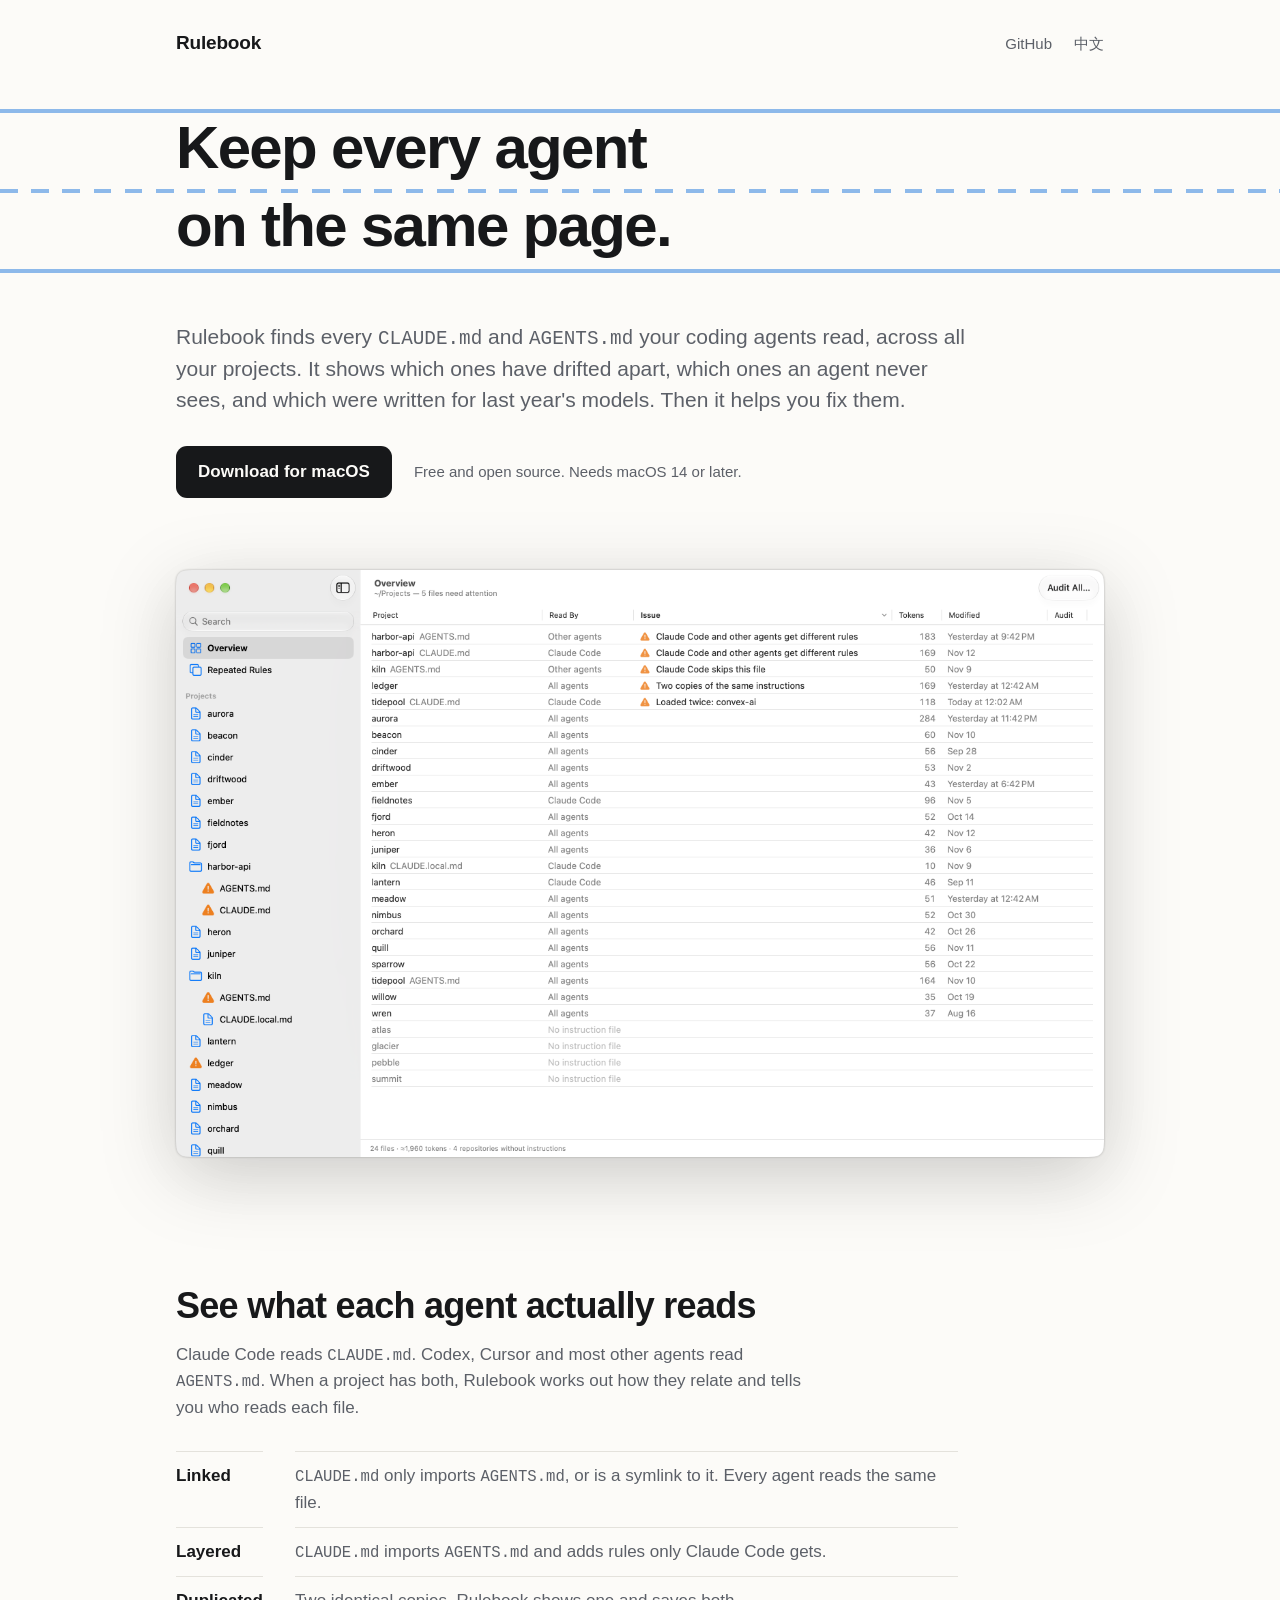
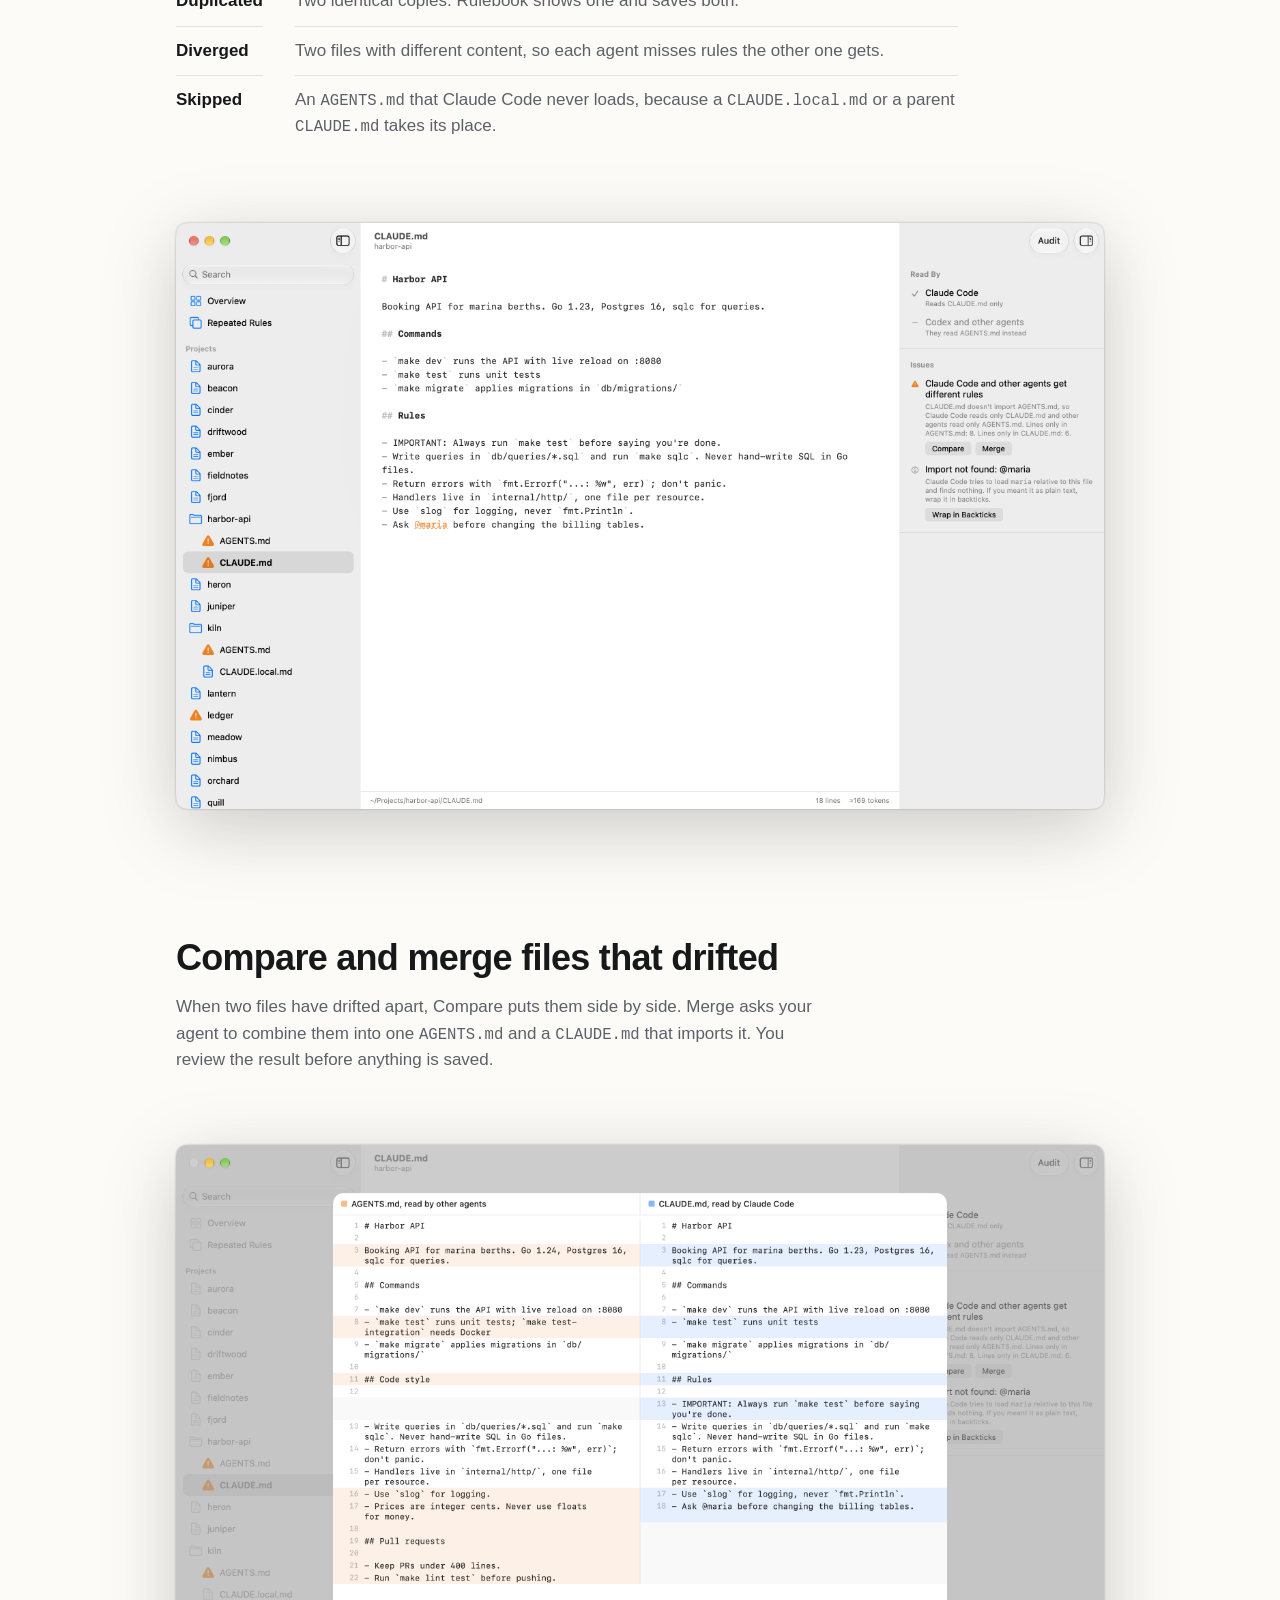
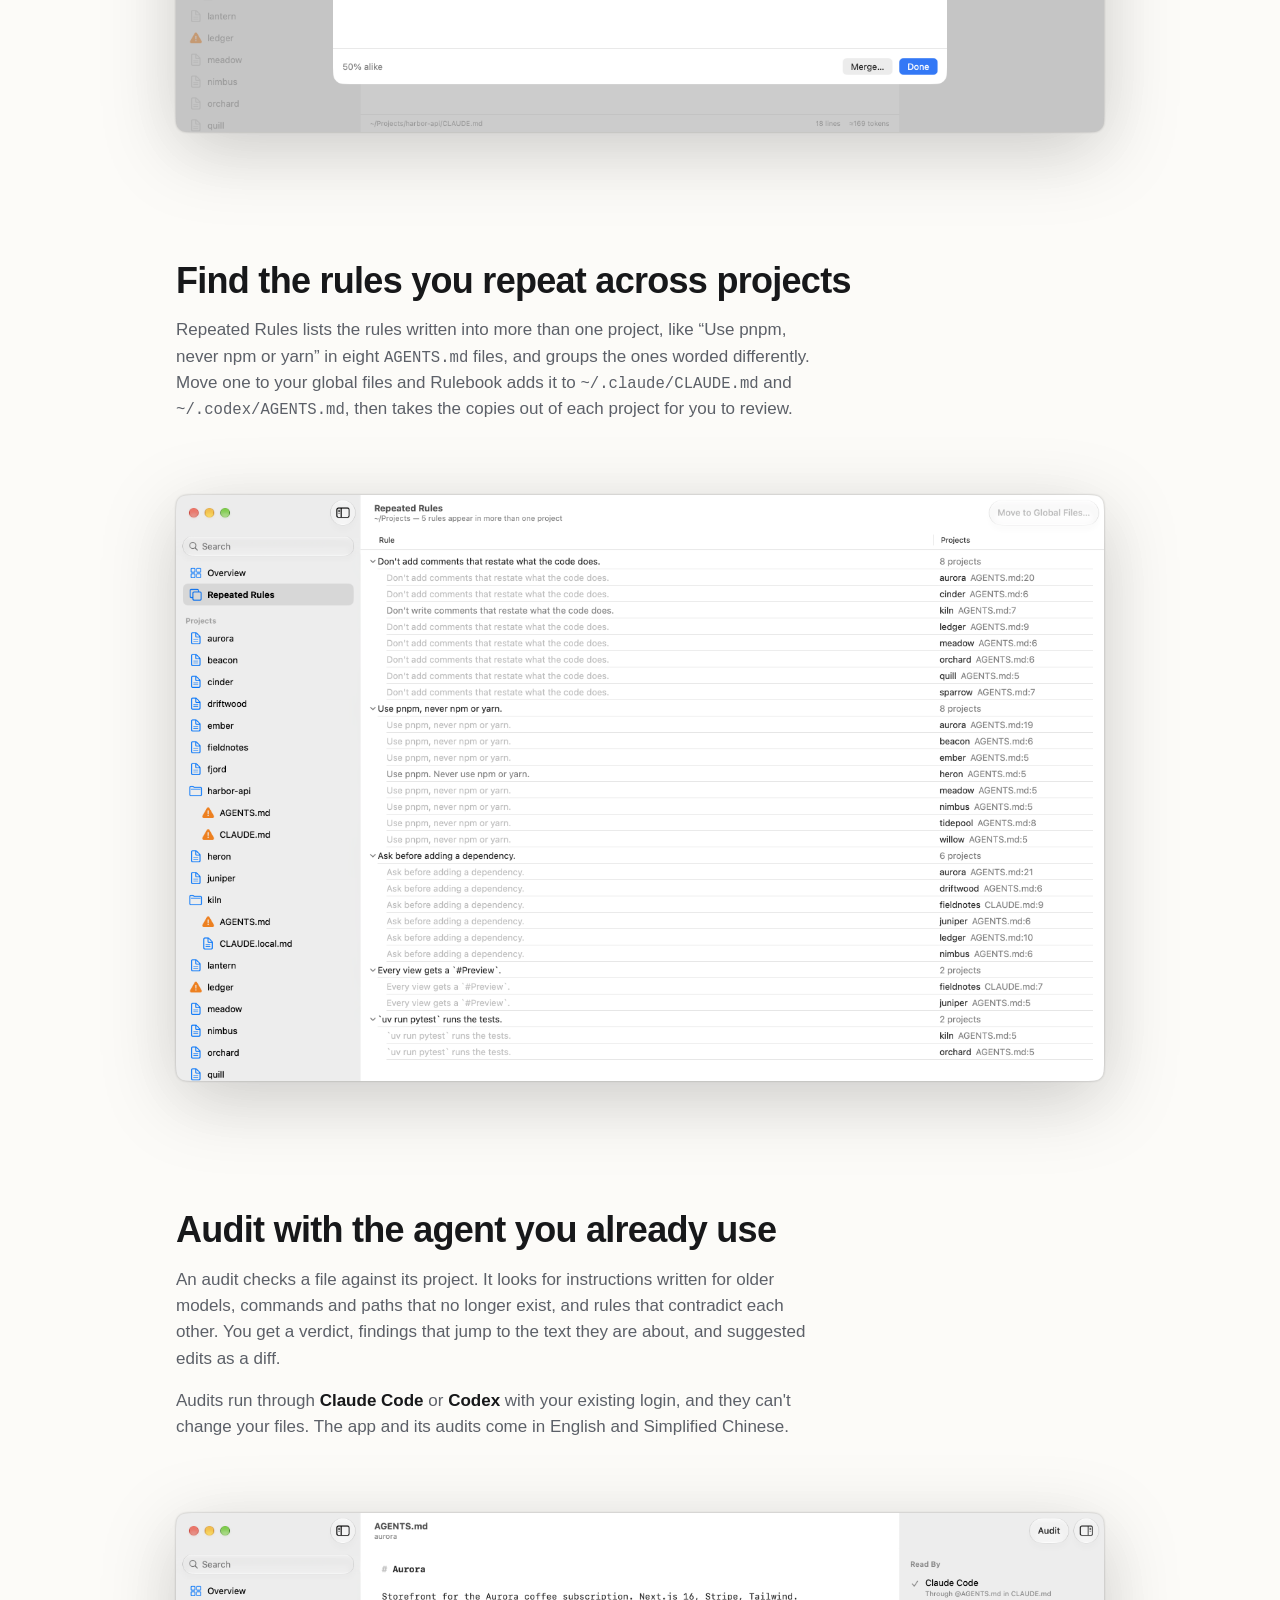
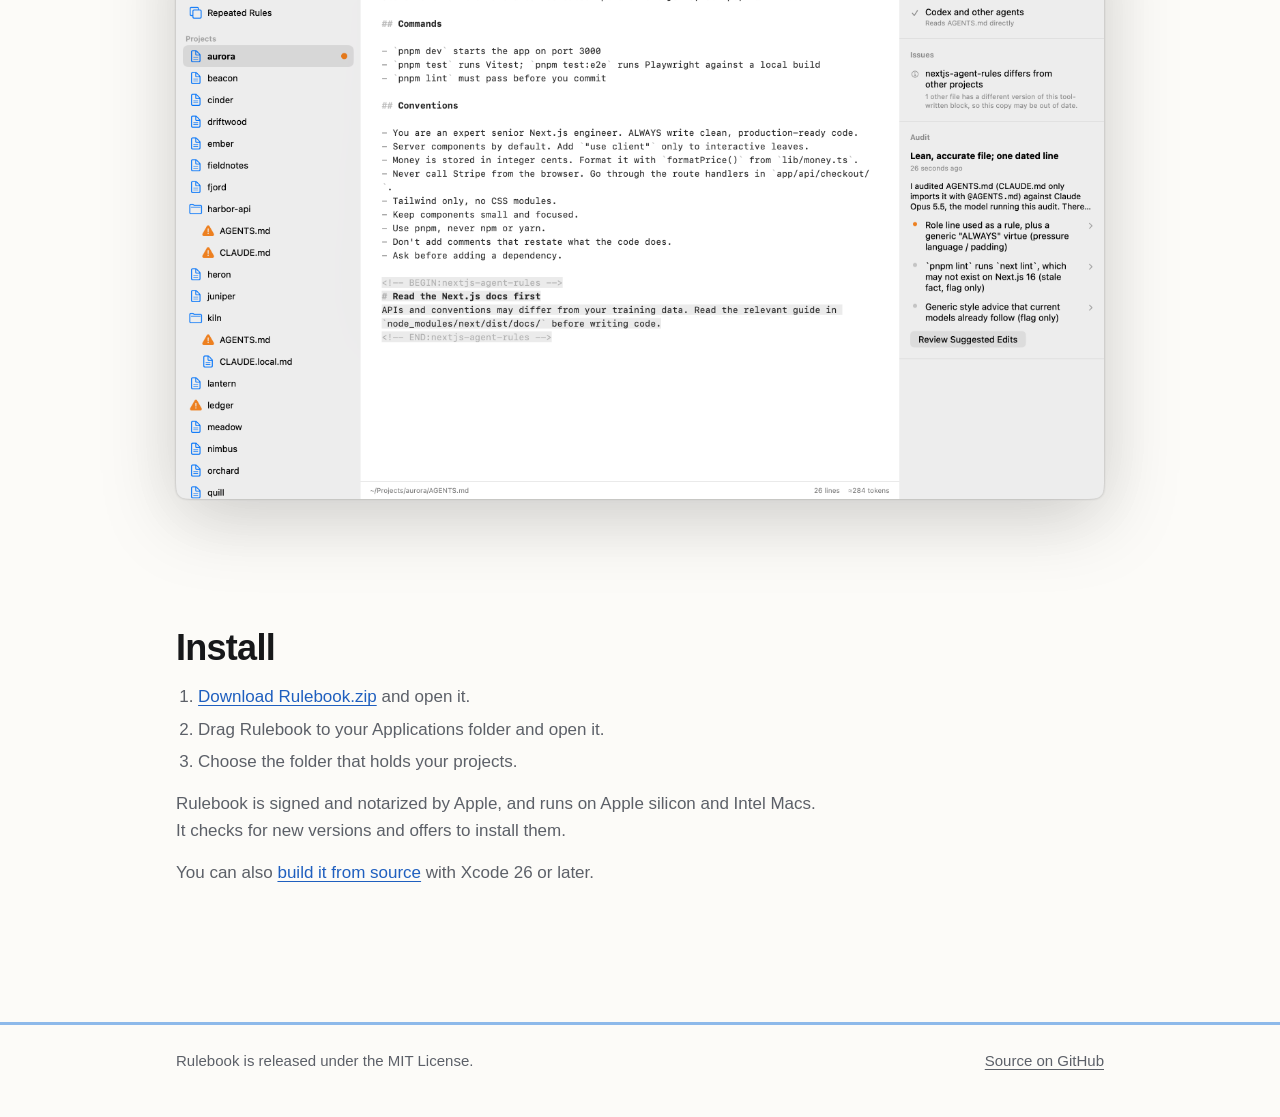
==== commit 3b8bd21f: "Show Repeated Rules on the website - A section for it in both languages, with its screenshot - Every" ====
--- a/docs/index.html
+++ b/docs/index.html
@@ -45,7 +45,7 @@
     </div>
   </div>
 
-  <figure><img src="screenshots/overview.webp" width="2720" height="1720" alt="Rulebook's overview: a table of every instruction file in a projects folder, with the ones that need attention at the top"></figure>
+  <figure><img src="screenshots/overview.webp" width="2720" height="1720" alt="Rulebook's overview: every instruction file in a projects folder, which agents read it, and the ones that need attention at the top"></figure>
 
   <section>
     <h2>See what each agent actually reads</h2>
@@ -64,6 +64,12 @@
     <h2>Compare and merge files that drifted</h2>
     <p>When two files have drifted apart, Compare puts them side by side. Merge asks your agent to combine them into one <code>AGENTS.md</code> and a <code>CLAUDE.md</code> that imports it. You review the result before anything is saved.</p>
     <figure><img src="screenshots/compare.webp" width="2720" height="1720" loading="lazy" alt="AGENTS.md and CLAUDE.md side by side, with the lines only one agent sees highlighted"></figure>
+  </section>
+
+  <section>
+    <h2>Find the rules you repeat across projects</h2>
+    <p>Repeated Rules lists the rules written into more than one project, like “Use pnpm, never npm or yarn” in eight <code>AGENTS.md</code> files, and groups the ones worded differently. Move one to your global files and Rulebook adds it to <code>~/.claude/CLAUDE.md</code> and <code>~/.codex/AGENTS.md</code>, then takes the copies out of each project for you to review.</p>
+    <figure><img src="screenshots/repeated.webp" width="2720" height="1720" loading="lazy" alt="Repeated Rules: a rule written into eight projects, one of them in different words, with where each copy is"></figure>
   </section>
 
   <section>
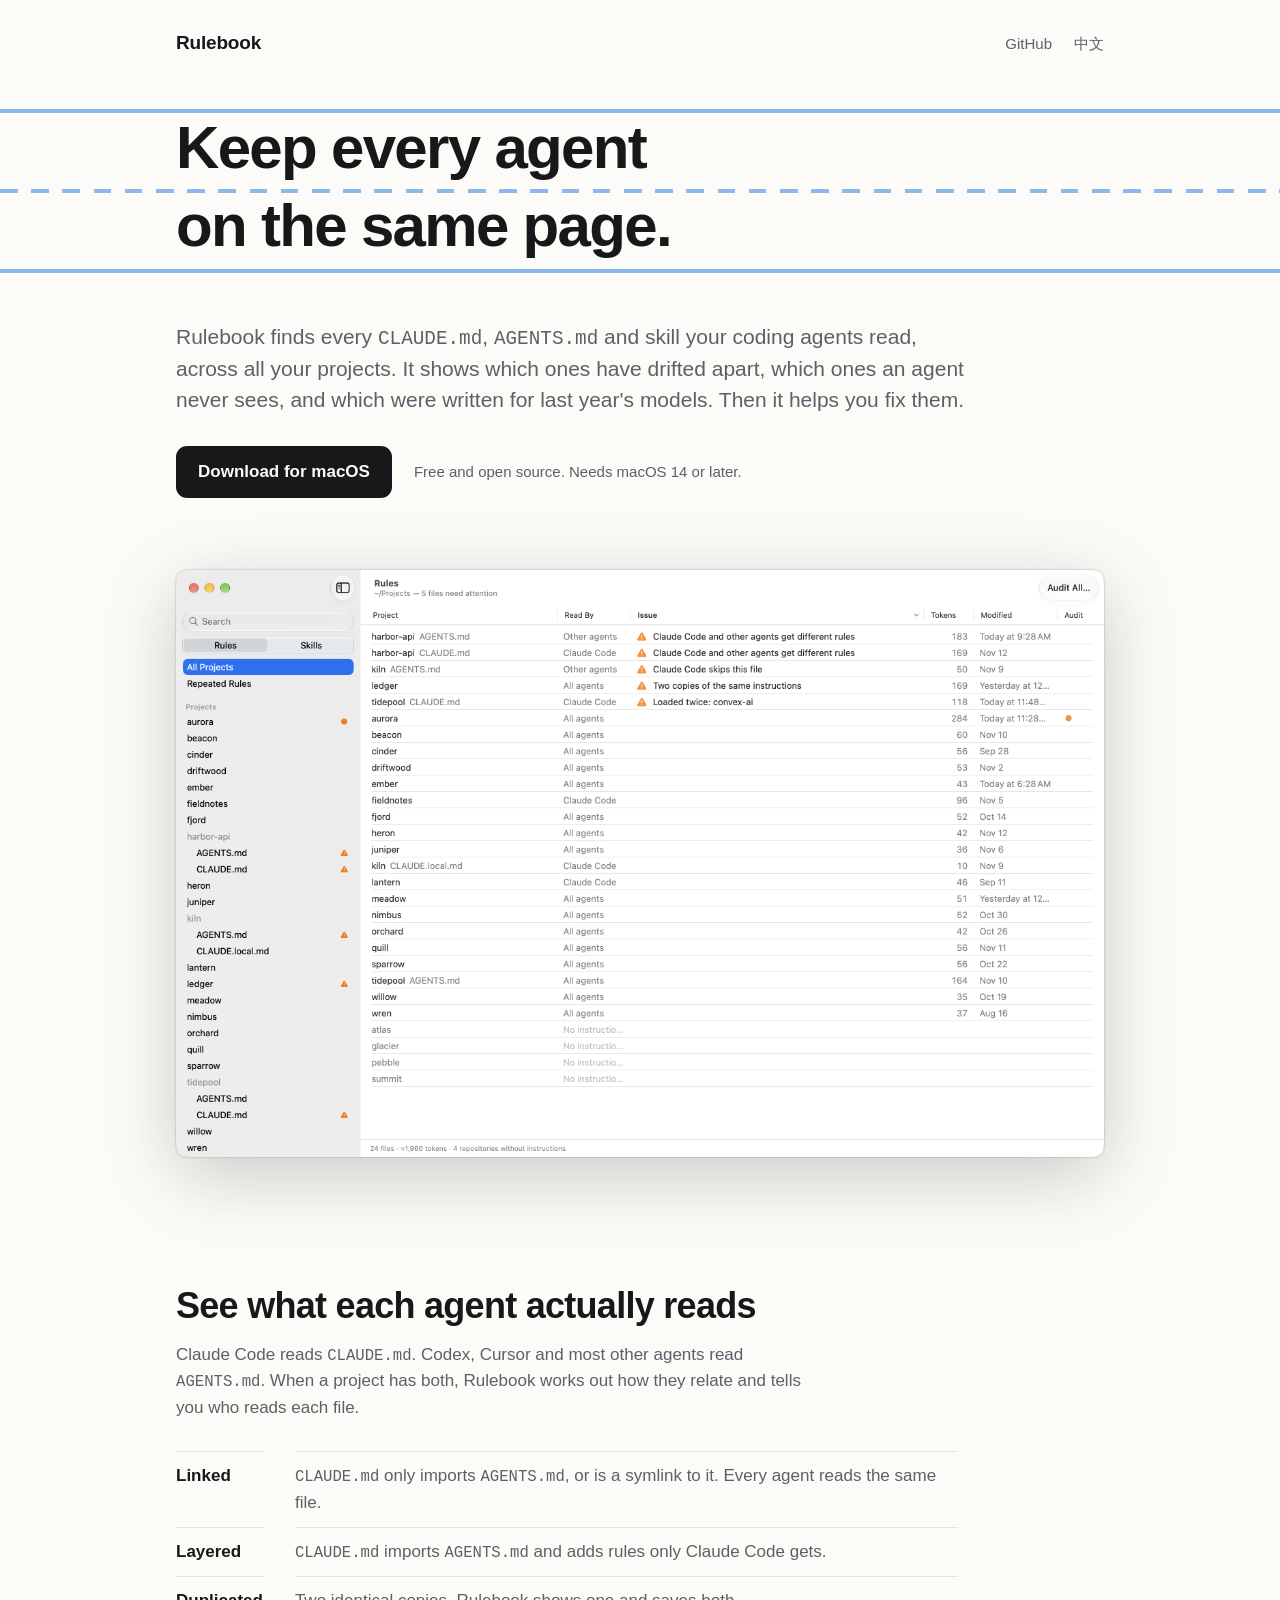
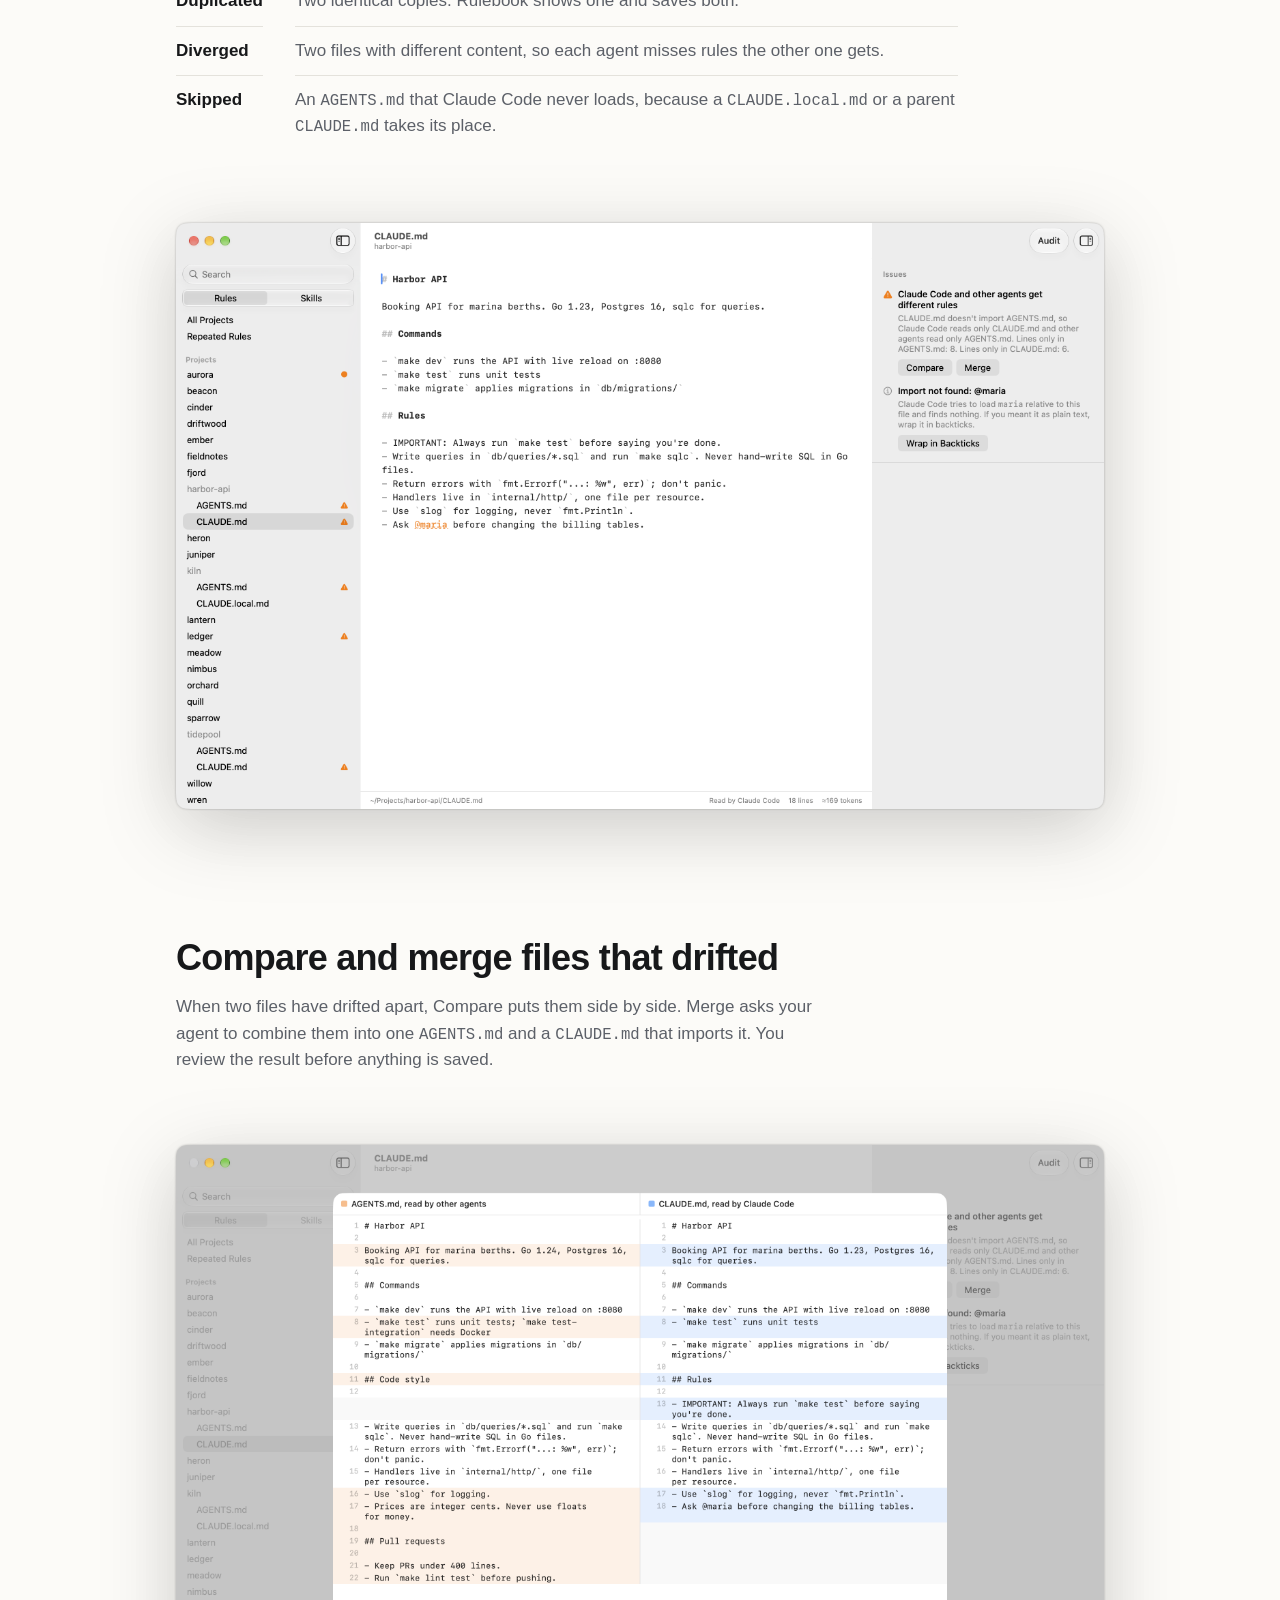
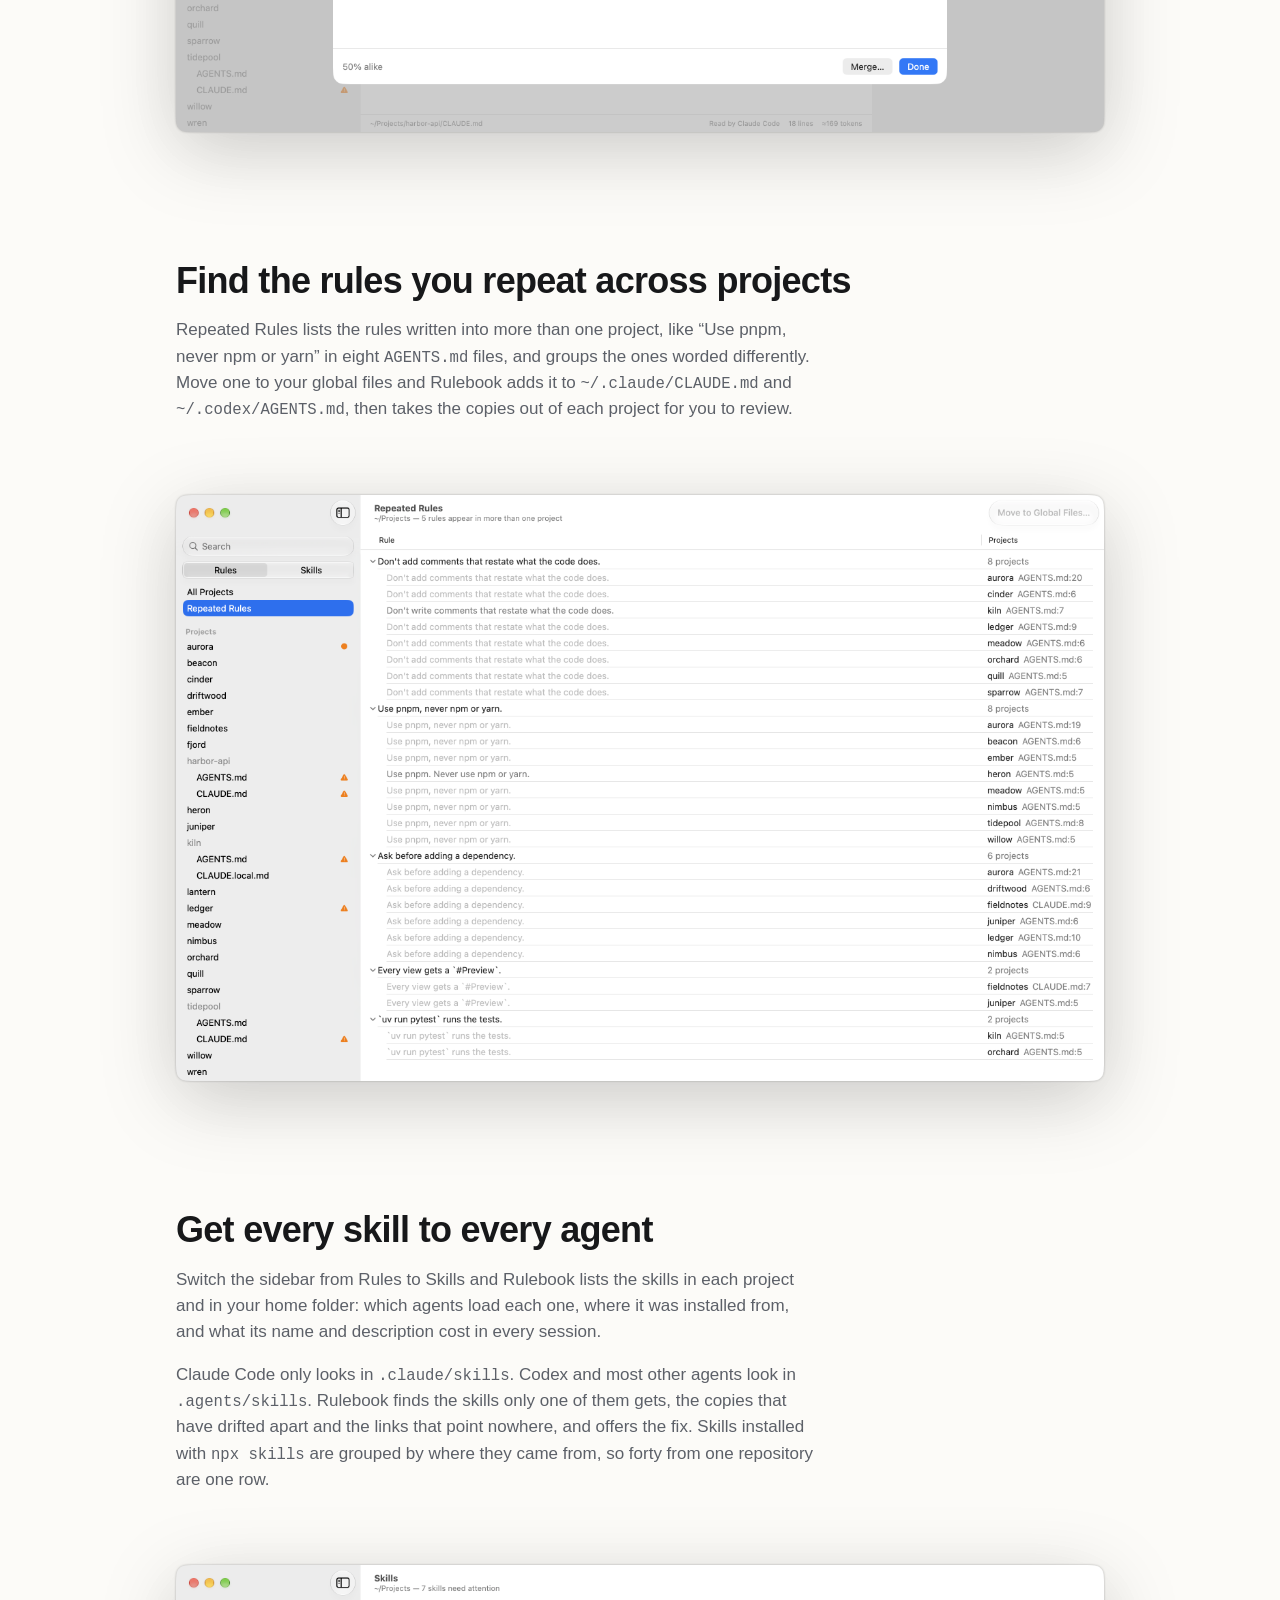
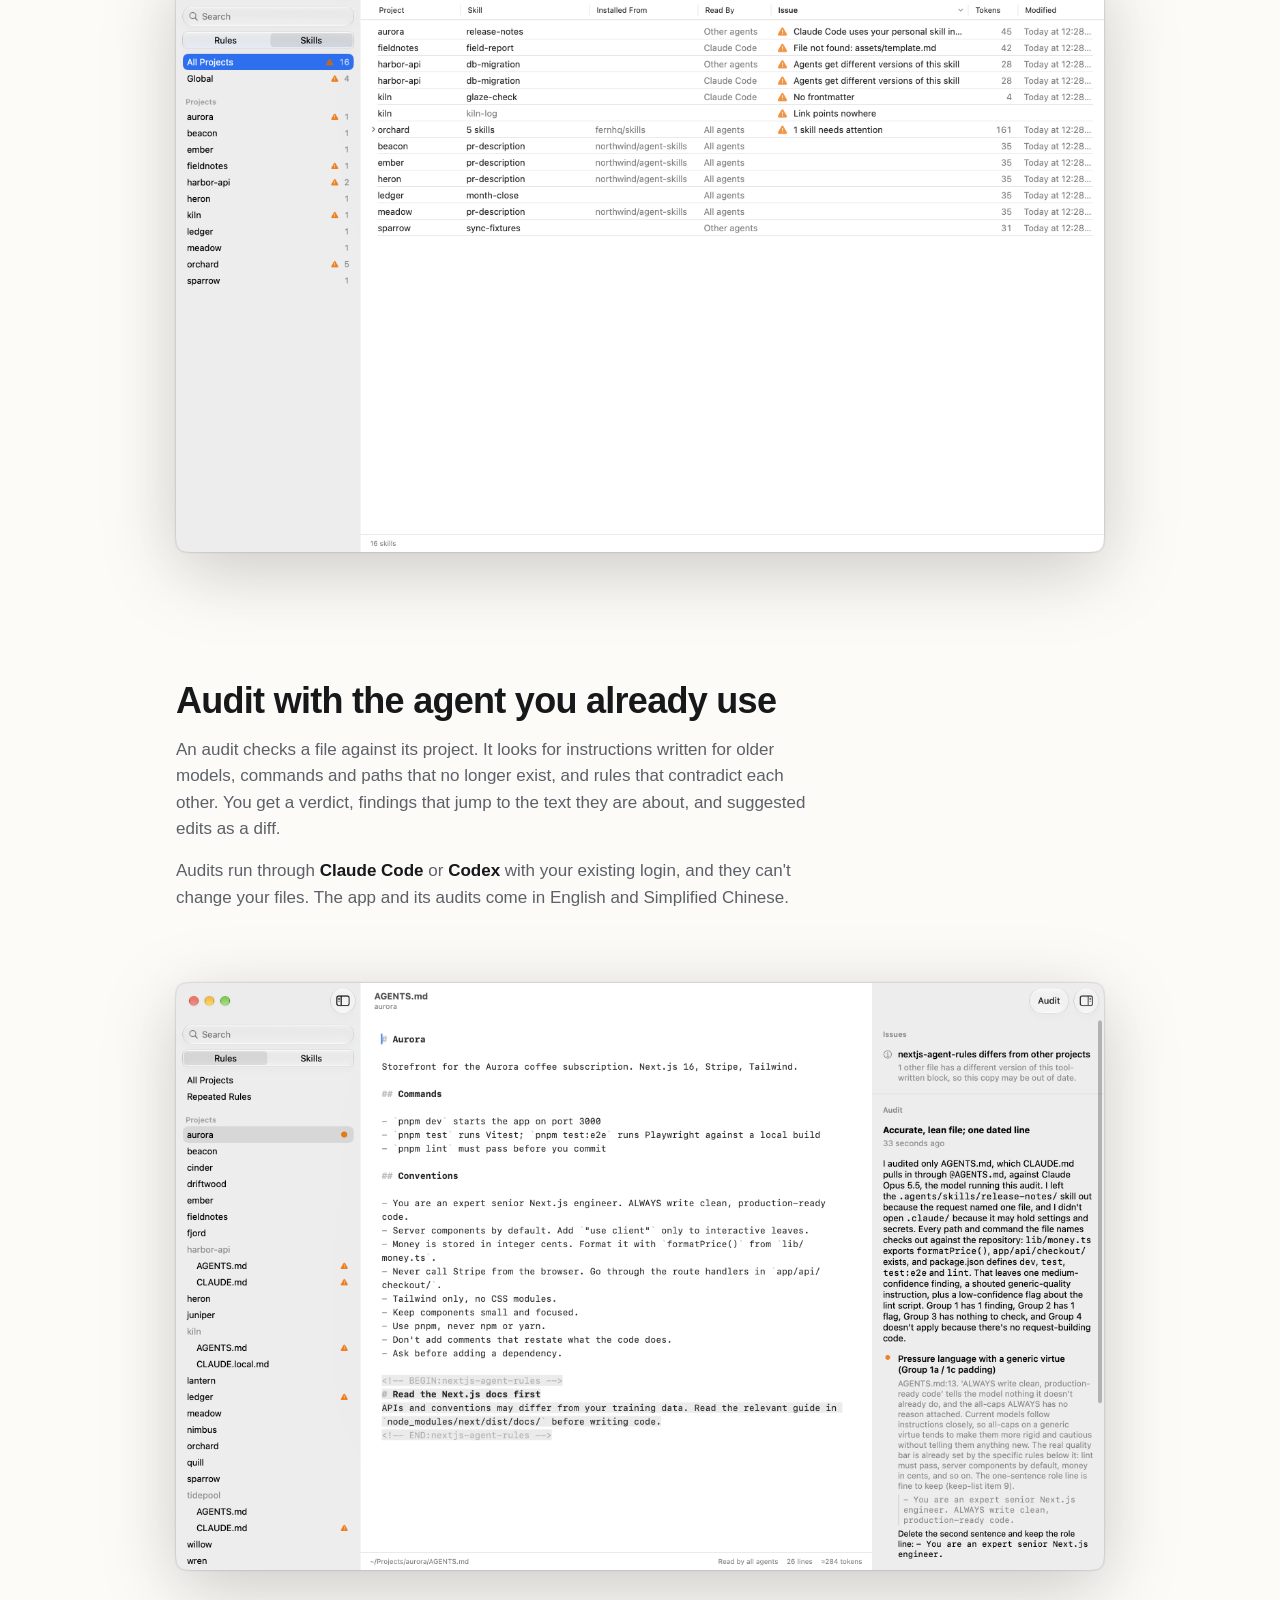
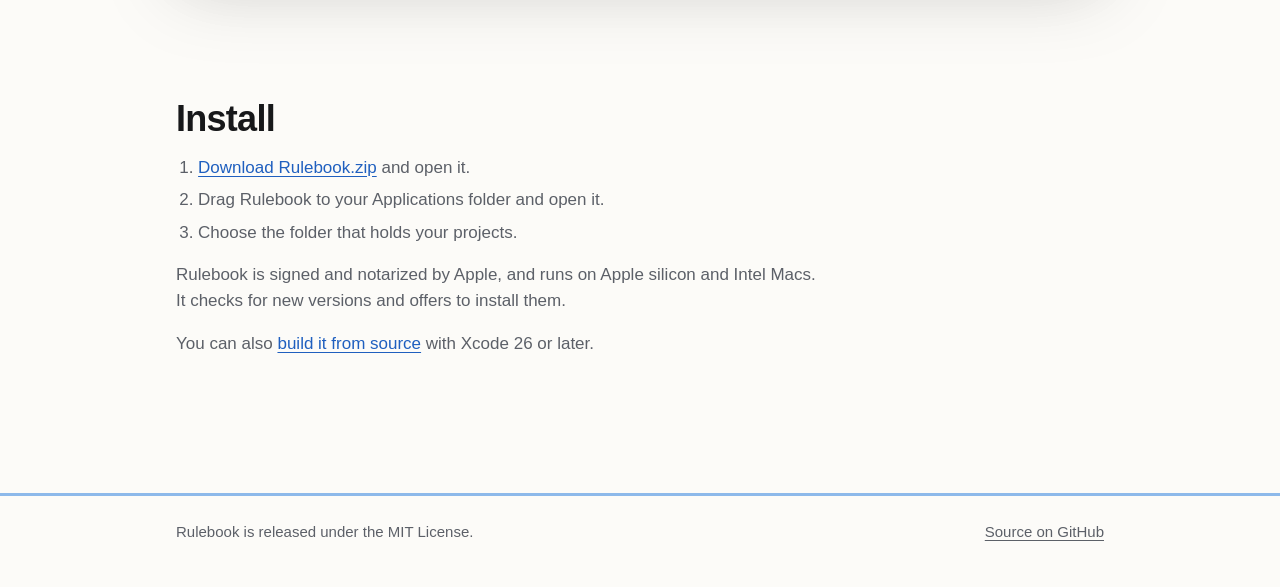
==== commit a5a8374e: "Show Skills on the website" ====
--- a/docs/index.html
+++ b/docs/index.html
@@ -4,9 +4,9 @@
 <meta charset="utf-8">
 <meta name="viewport" content="width=device-width, initial-scale=1">
 <title>Rulebook: keep every agent on the same page</title>
-<meta name="description" content="A Mac app that finds every CLAUDE.md and AGENTS.md across your projects, shows which have drifted apart, and helps you fix them.">
+<meta name="description" content="A Mac app that finds every CLAUDE.md, AGENTS.md and skill across your projects, shows which have drifted apart, and helps you fix them.">
 <meta property="og:title" content="Rulebook: keep every agent on the same page">
-<meta property="og:description" content="A Mac app that finds every CLAUDE.md and AGENTS.md across your projects, shows which have drifted apart, and helps you fix them.">
+<meta property="og:description" content="A Mac app that finds every CLAUDE.md, AGENTS.md and skill across your projects, shows which have drifted apart, and helps you fix them.">
 <meta property="og:image" content="https://rulebook.duxi.ao/og-image.webp">
 <meta property="og:image:width" content="1200">
 <meta property="og:image:height" content="630">
@@ -38,14 +38,14 @@
 
 <main class="column">
   <div class="opening">
-    <p class="lede">Rulebook finds every <code>CLAUDE.md</code> and <code>AGENTS.md</code> your coding agents read, across all your projects. It shows which ones have drifted apart, which ones an agent never sees, and which were written for last year's models. Then it helps you fix them.</p>
+    <p class="lede">Rulebook finds every <code>CLAUDE.md</code>, <code>AGENTS.md</code> and skill your coding agents read, across all your projects. It shows which ones have drifted apart, which ones an agent never sees, and which were written for last year's models. Then it helps you fix them.</p>
     <div class="get">
       <a class="download" href="https://github.com/disinfeqt/rulebook/releases/latest/download/Rulebook.zip">Download for macOS</a>
       <p>Free and open source. Needs macOS 14 or later.</p>
     </div>
   </div>
 
-  <figure><img src="screenshots/overview.webp" width="2720" height="1720" alt="Rulebook's overview: every instruction file in a projects folder, which agents read it, and the ones that need attention at the top"></figure>
+  <figure><img src="screenshots/overview.webp" width="2720" height="1720" alt="Every instruction file in a projects folder, which agents read it, and the ones that need attention at the top"></figure>
 
   <section>
     <h2>See what each agent actually reads</h2>
@@ -57,7 +57,7 @@
       <dt>Diverged</dt><dd>Two files with different content, so each agent misses rules the other one gets.</dd>
       <dt>Skipped</dt><dd>An <code>AGENTS.md</code> that Claude Code never loads, because a <code>CLAUDE.local.md</code> or a parent <code>CLAUDE.md</code> takes its place.</dd>
     </dl>
-    <figure><img src="screenshots/editor.webp" width="2720" height="1720" loading="lazy" alt="Editing a CLAUDE.md that has diverged from its AGENTS.md. The inspector shows who reads the file and what is wrong with it"></figure>
+    <figure><img src="screenshots/editor.webp" width="2720" height="1720" loading="lazy" alt="Editing a CLAUDE.md that has diverged from its AGENTS.md. The inspector lists what is wrong with it, and the bar under the editor says who reads it"></figure>
   </section>
 
   <section>
@@ -70,6 +70,13 @@
     <h2>Find the rules you repeat across projects</h2>
     <p>Repeated Rules lists the rules written into more than one project, like “Use pnpm, never npm or yarn” in eight <code>AGENTS.md</code> files, and groups the ones worded differently. Move one to your global files and Rulebook adds it to <code>~/.claude/CLAUDE.md</code> and <code>~/.codex/AGENTS.md</code>, then takes the copies out of each project for you to review.</p>
     <figure><img src="screenshots/repeated.webp" width="2720" height="1720" loading="lazy" alt="Repeated Rules: a rule written into eight projects, one of them in different words, with where each copy is"></figure>
+  </section>
+
+  <section>
+    <h2>Get every skill to every agent</h2>
+    <p>Switch the sidebar from Rules to Skills and Rulebook lists the skills in each project and in your home folder: which agents load each one, where it was installed from, and what its name and description cost in every session.</p>
+    <p>Claude Code only looks in <code>.claude/skills</code>. Codex and most other agents look in <code>.agents/skills</code>. Rulebook finds the skills only one of them gets, the copies that have drifted apart and the links that point nowhere, and offers the fix. Skills installed with <code>npx skills</code> are grouped by where they came from, so forty from one repository are one row.</p>
+    <figure><img src="screenshots/skills.webp" width="2720" height="1720" loading="lazy" alt="The skills in every project: which agents load each one, where it was installed from, and the ones that need attention at the top"></figure>
   </section>
 
   <section>
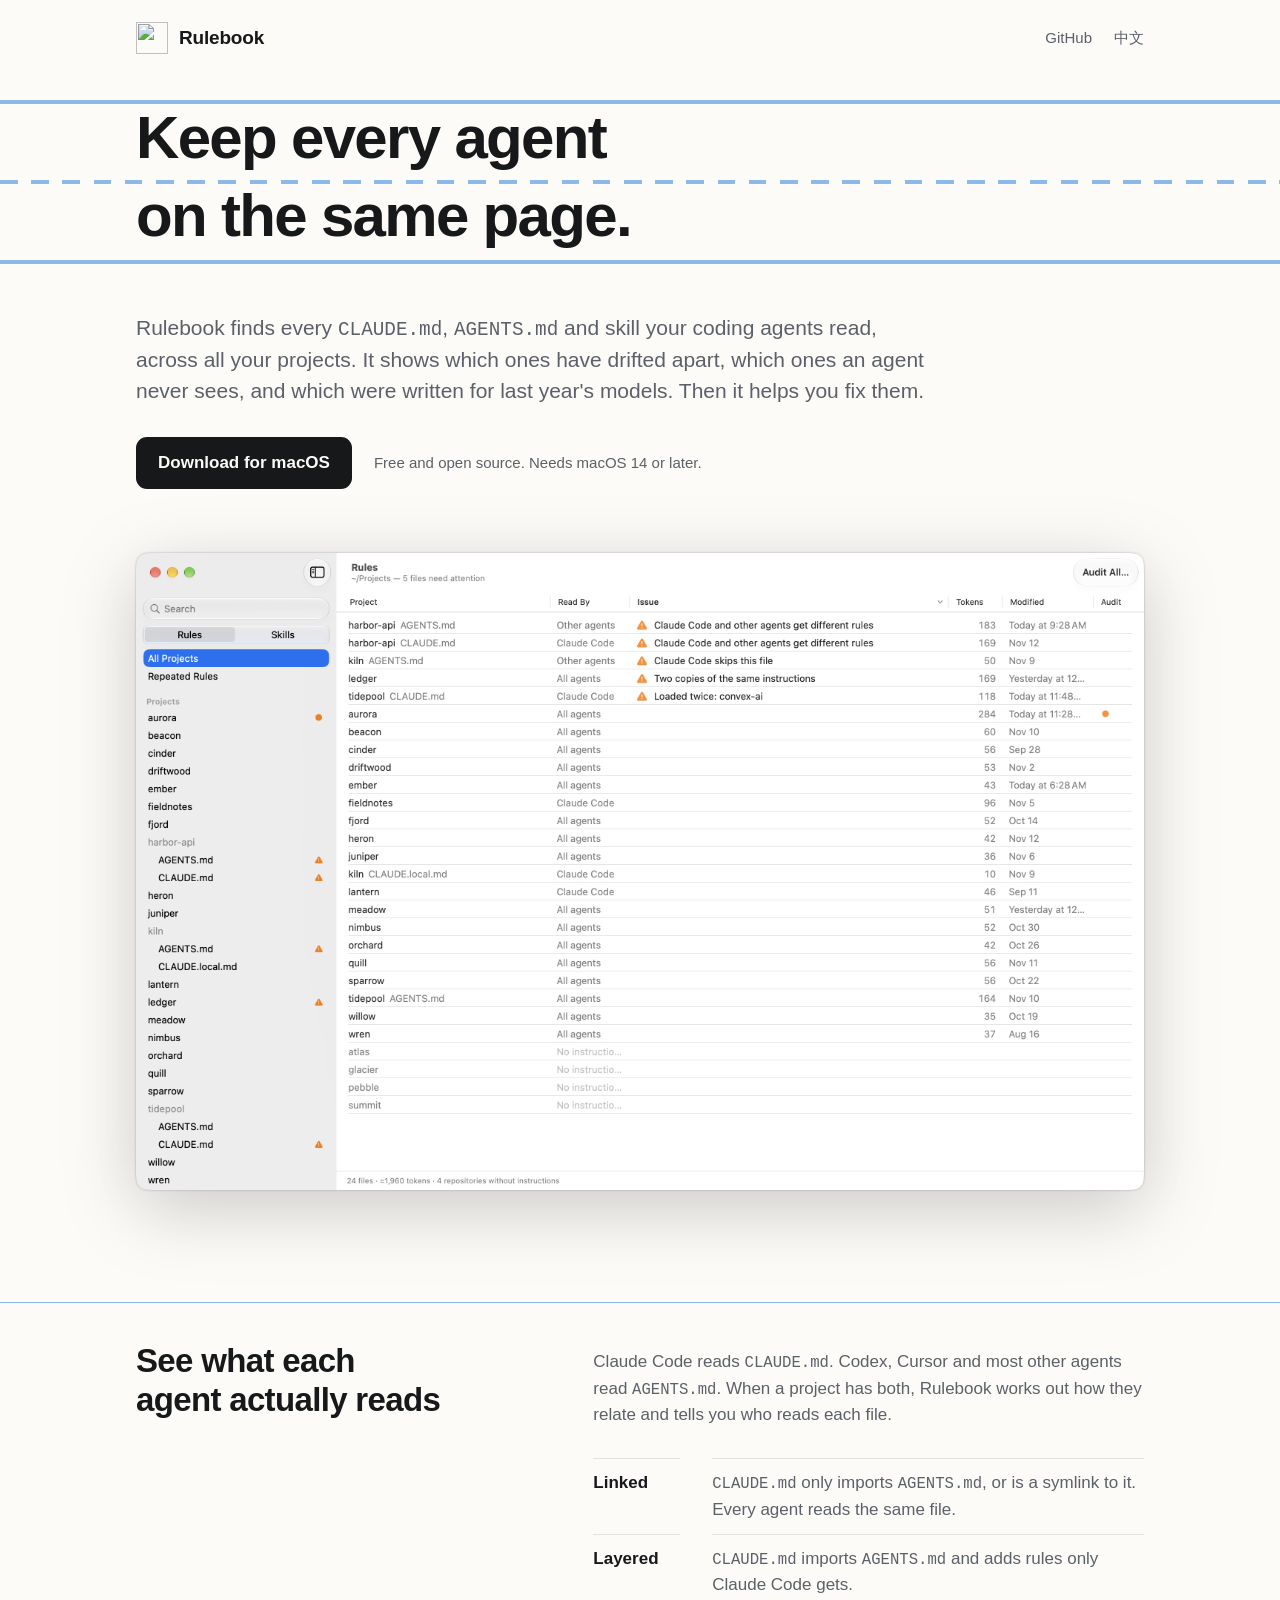
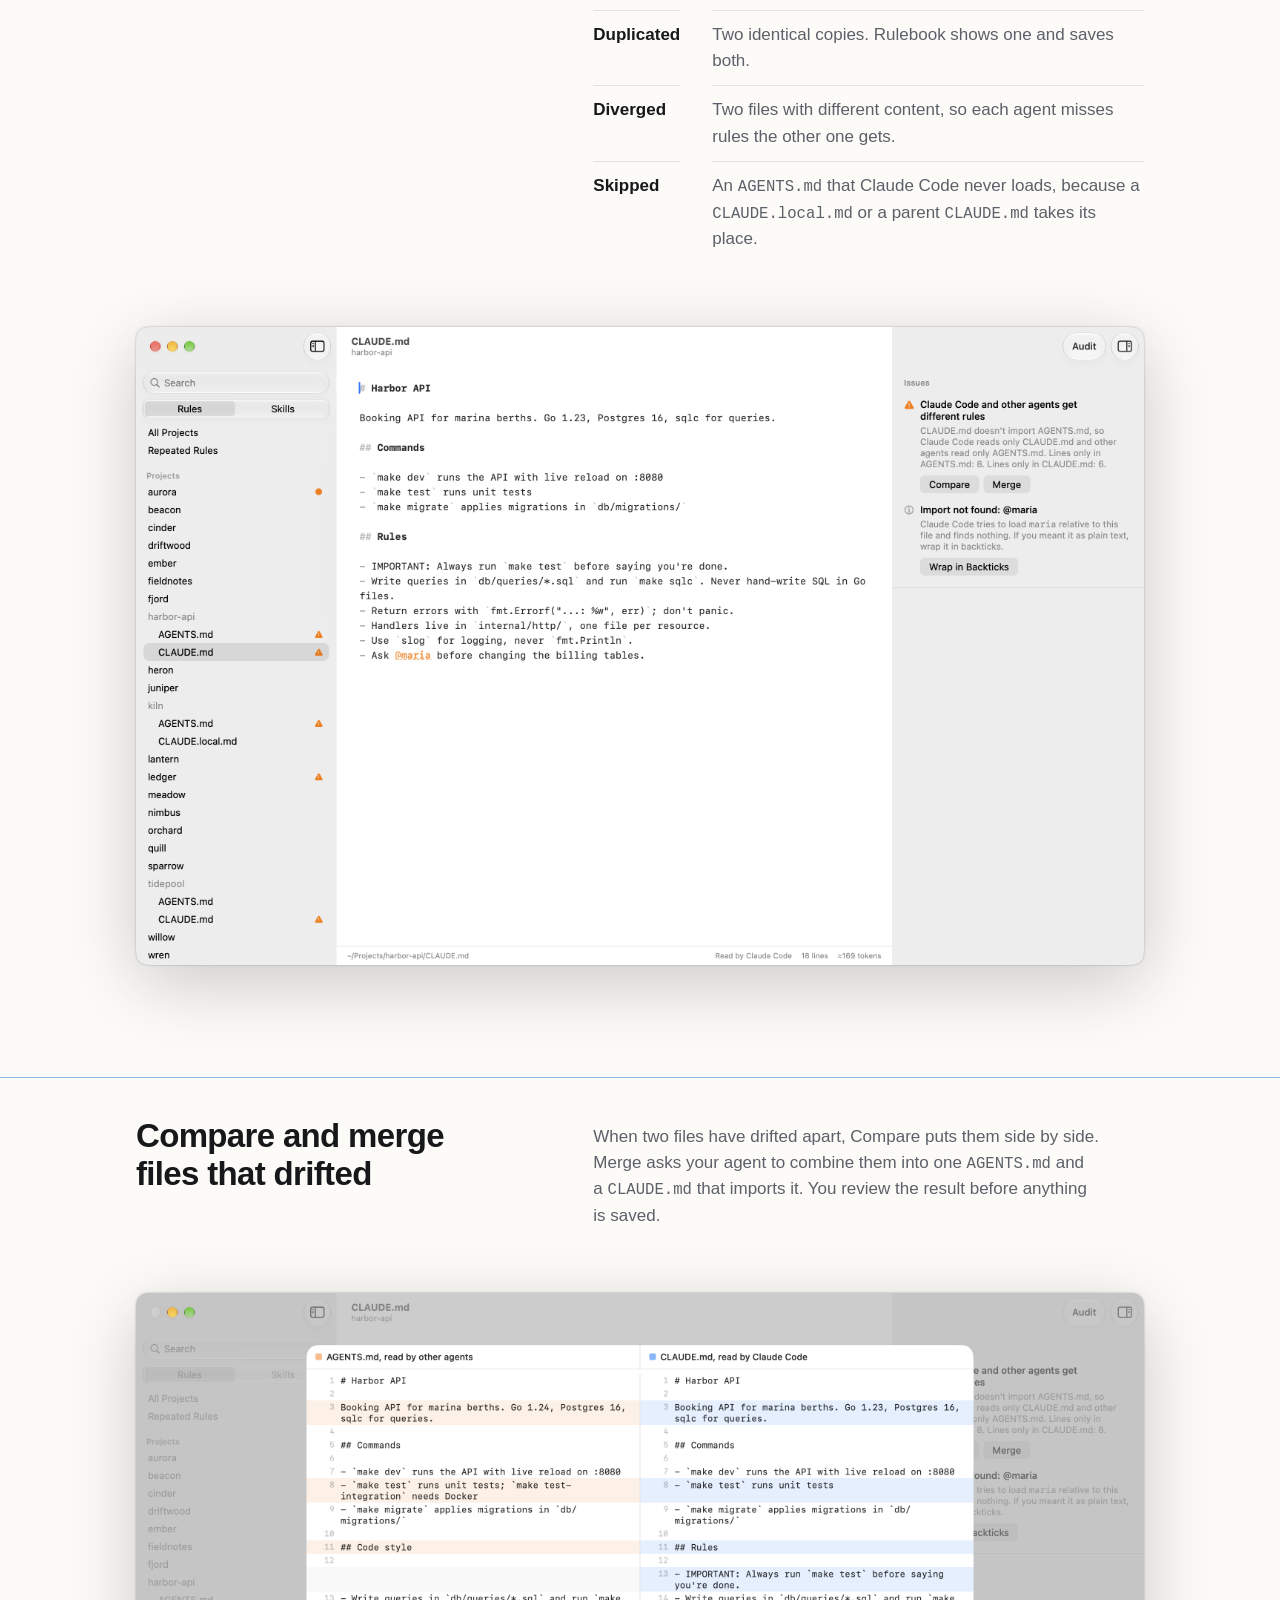
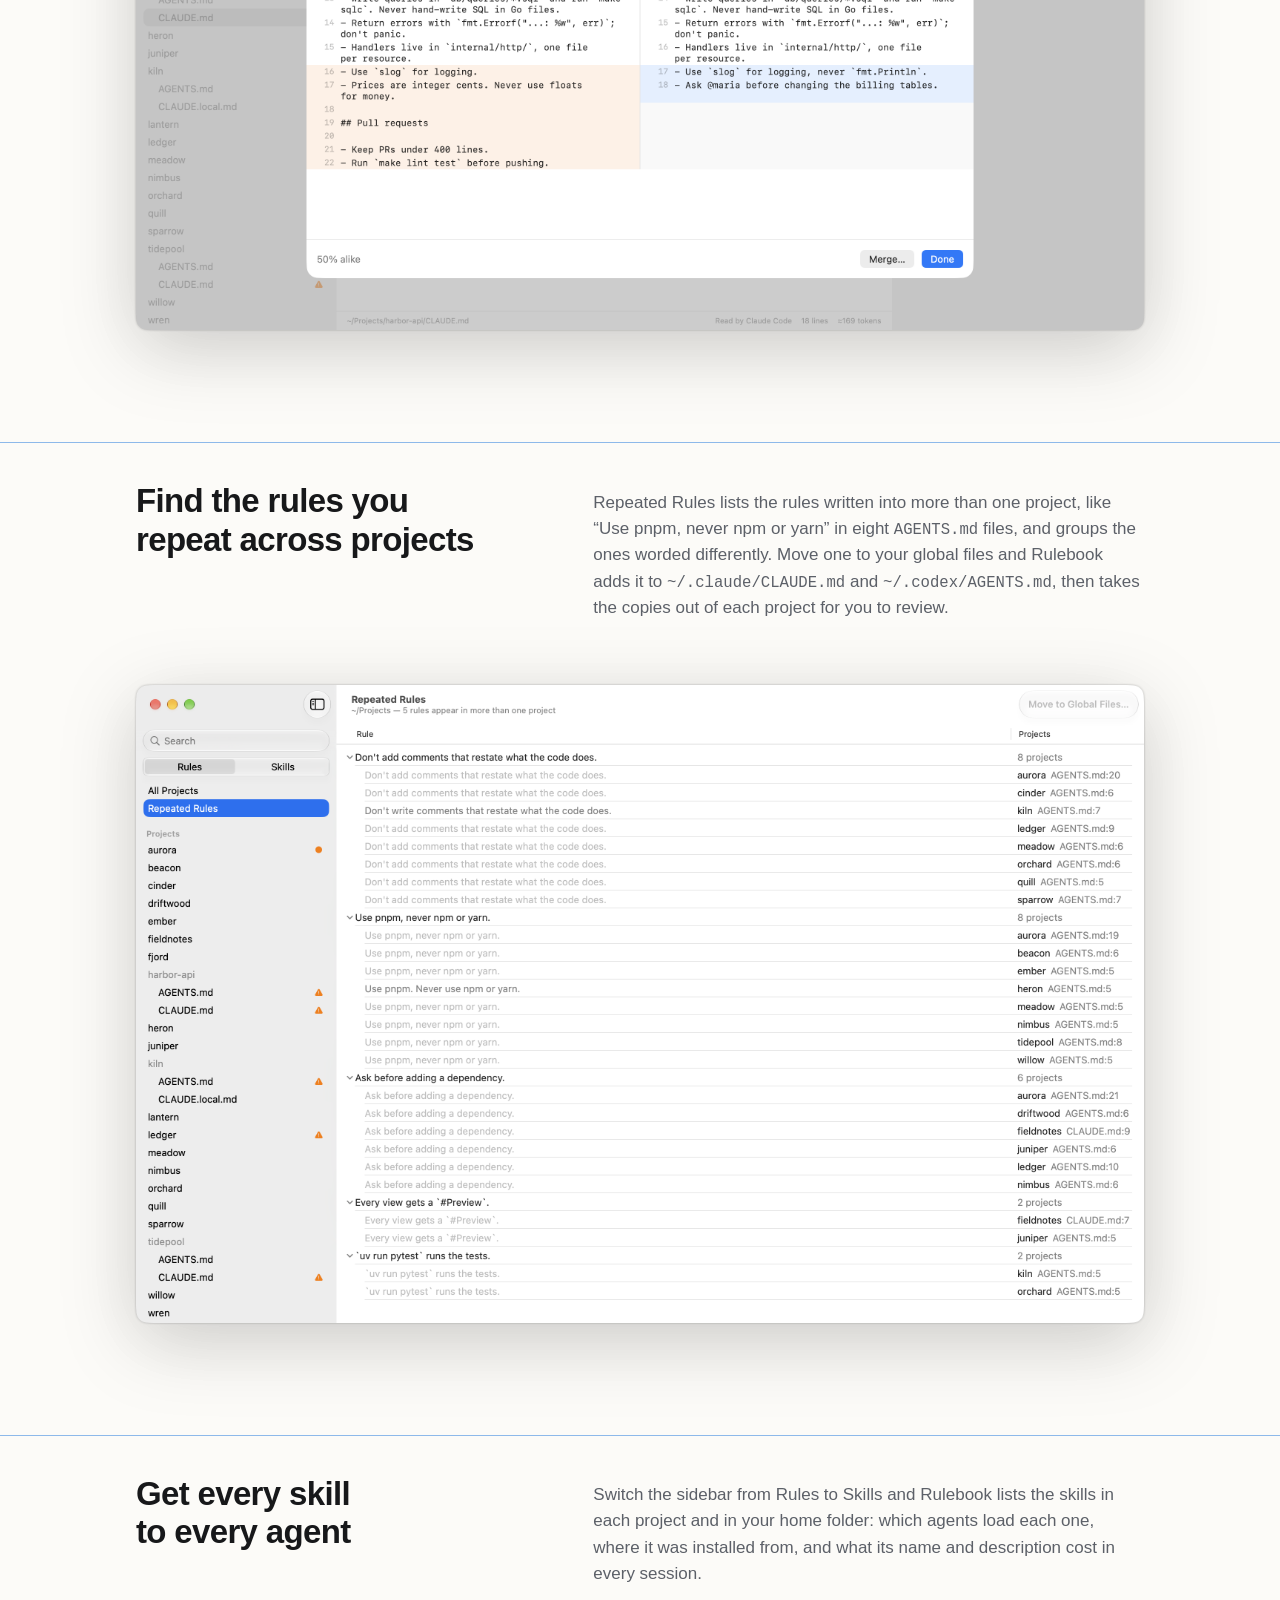
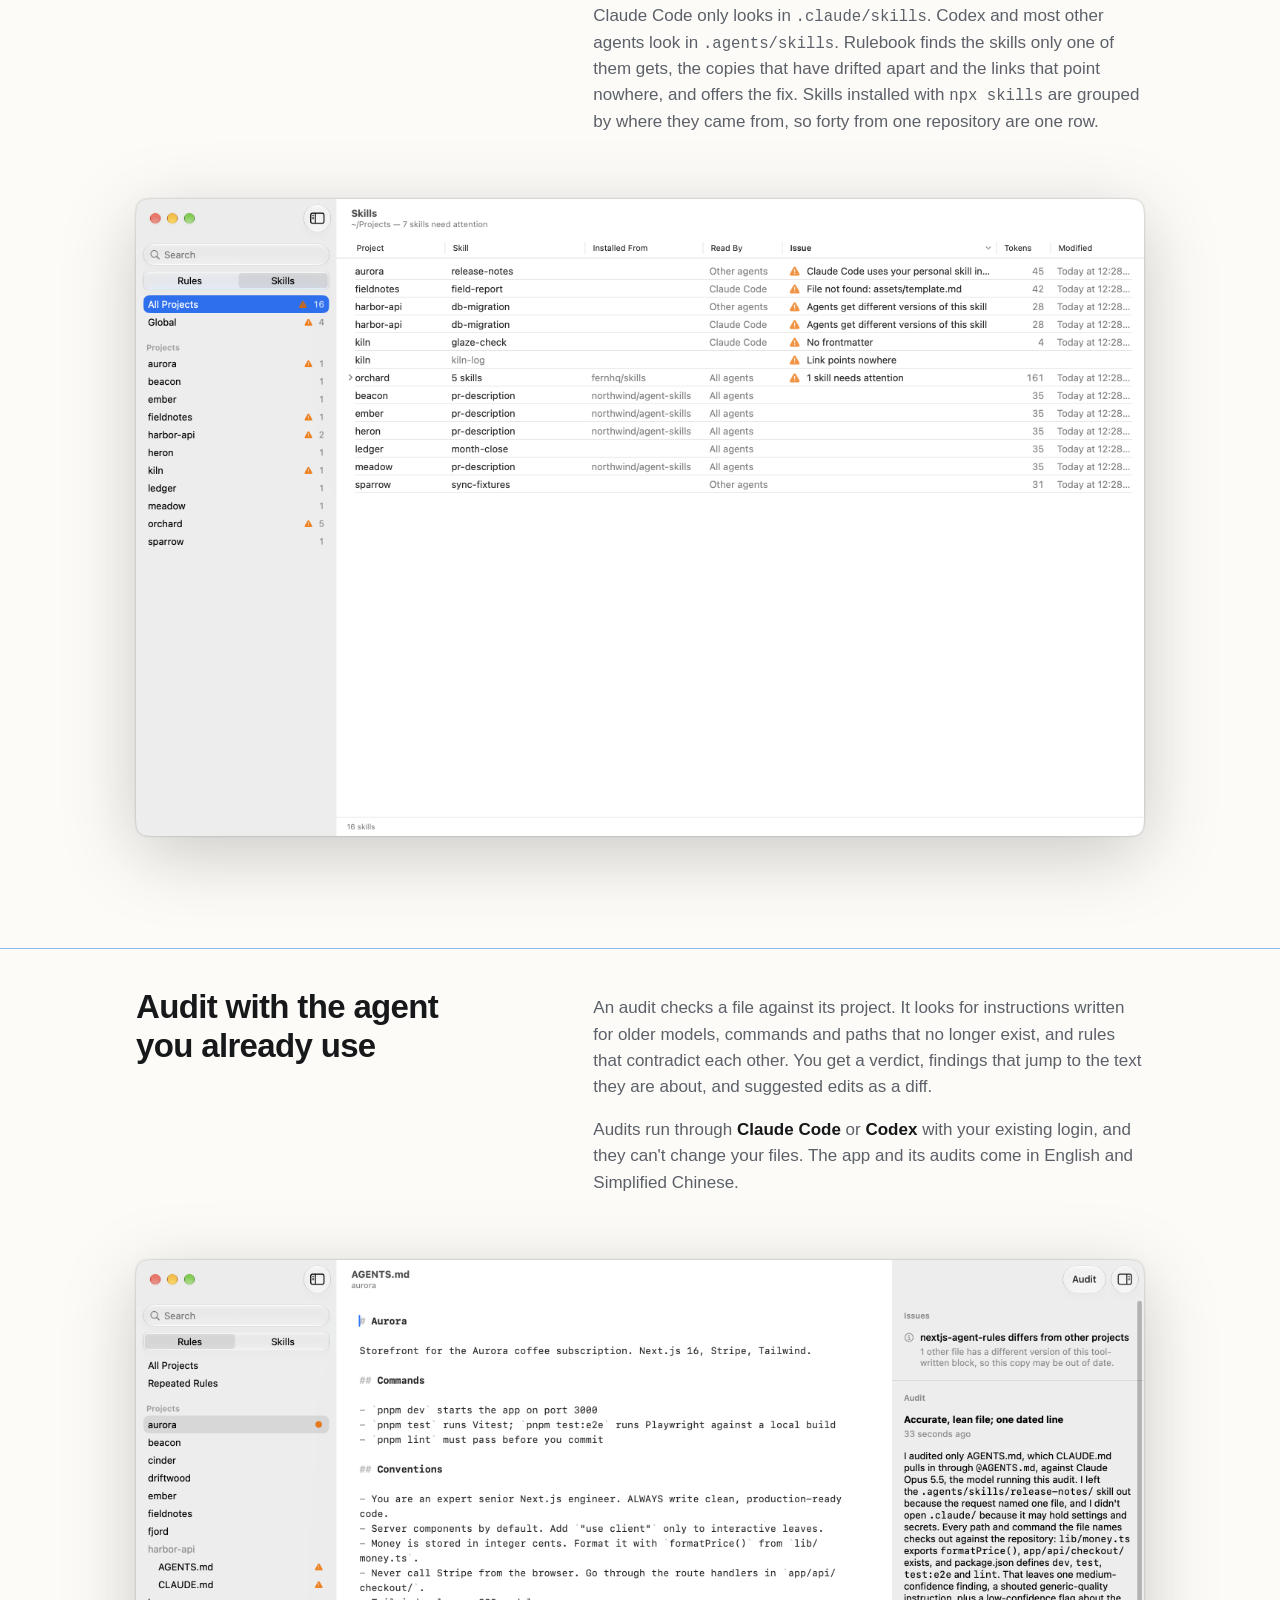
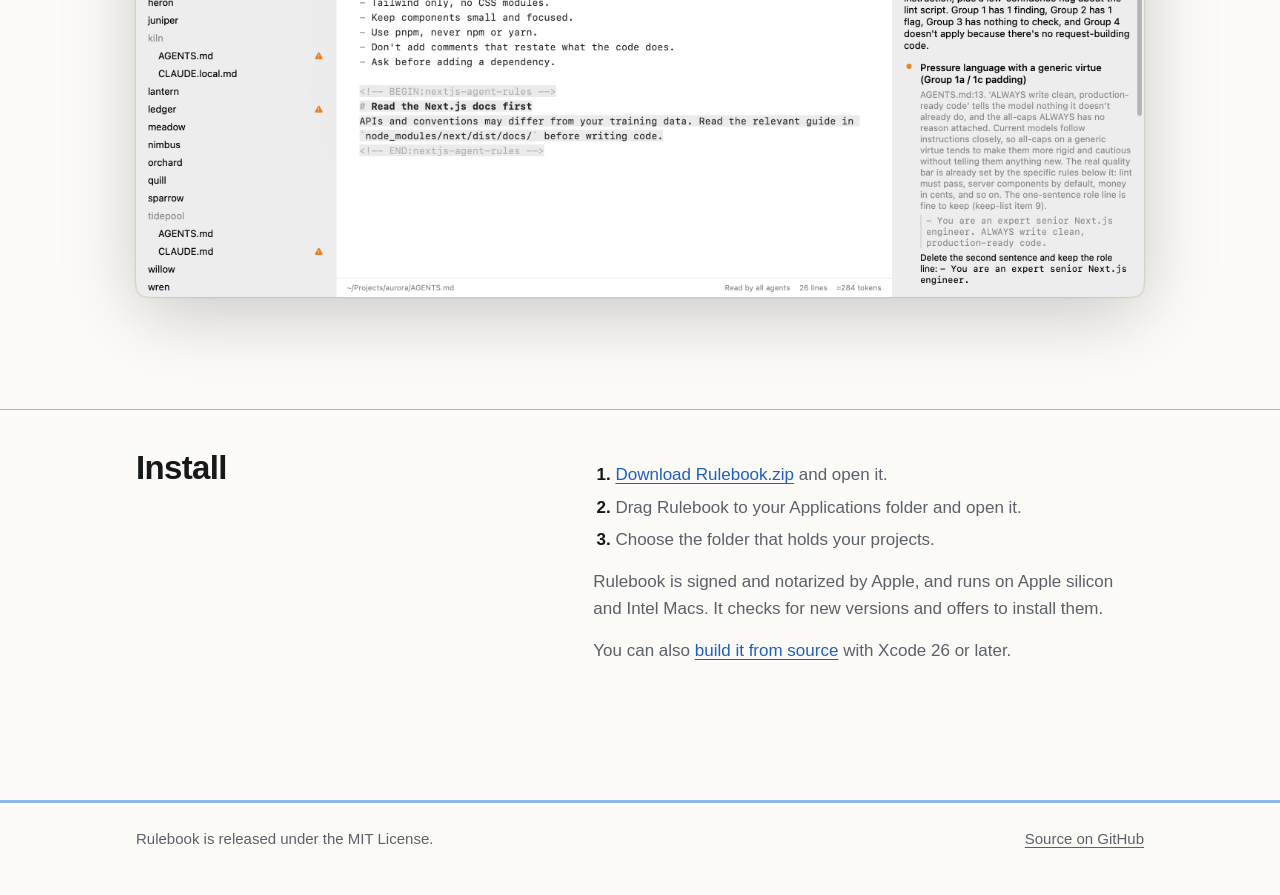
==== commit 28133203: "Set the website's sections on ruled lines, with the icon beside its name" ====
--- a/docs/index.html
+++ b/docs/index.html
@@ -15,7 +15,8 @@
 <meta name="twitter:card" content="summary_large_image">
 <meta name="twitter:image" content="https://rulebook.duxi.ao/og-image.webp">
 <meta name="twitter:image:alt" content="Rulebook. Keep every agent on the same page. A comparison highlights Go 1.24 in AGENTS.md and Go 1.23 in CLAUDE.md.">
-<link rel="icon" href="logo/icon.png">
+<link rel="icon" type="image/svg+xml" href="logo/icon-small.svg">
+<link rel="alternate icon" href="logo/icon.png">
 <link rel="alternate" hreflang="en" href="https://rulebook.duxi.ao/">
 <link rel="alternate" hreflang="zh-Hans" href="https://rulebook.duxi.ao/zh/">
 <link rel="stylesheet" href="site.css">
@@ -25,7 +26,7 @@
 
 <header>
   <div class="column top">
-    <a class="name" href="./">Rulebook</a>
+    <a class="name" href="./"><picture><source srcset="logo/icon-small-dark.svg" media="(prefers-color-scheme: dark)"><img src="logo/icon-small.svg" width="32" height="32" alt=""></picture>Rulebook</a>
     <nav>
       <a href="https://github.com/disinfeqt/rulebook">GitHub</a>
       <a href="zh/" lang="zh-Hans">中文</a>
--- a/docs/site.css
+++ b/docs/site.css
@@ -7,7 +7,7 @@
   --rule: #8db9ea;
   --link: #1f5fbf;
   --hairline: #e4e2dc;
-  --column: 1040px;
+  --column: 1120px;
   --gutter: clamp(20px, 5vw, 56px);
   color-scheme: light dark;
 }
@@ -26,6 +26,7 @@
 html { -webkit-text-size-adjust: 100%; }
 body {
   margin: 0;
+  overflow-x: clip;
   background: var(--paper);
   color: var(--ink);
   font: 17px/1.55 -apple-system, BlinkMacSystemFont, "SF Pro Text", "PingFang SC", "Helvetica Neue", "Segoe UI", sans-serif;
@@ -38,8 +39,11 @@
 .column { max-width: var(--column); margin: 0 auto; padding: 0 var(--gutter); }
 
 /* Header */
-.top { display: flex; align-items: baseline; justify-content: space-between; padding-top: 28px; padding-bottom: clamp(32px, 5vw, 52px); }
-.top .name { font-weight: 700; font-size: 19px; letter-spacing: -0.01em; color: var(--ink); text-decoration: none; }
+.top { display: flex; align-items: center; justify-content: space-between; padding-top: 22px; padding-bottom: clamp(28px, 4.5vw, 46px); }
+.top .name { display: inline-flex; align-items: center; gap: 11px; font-weight: 700; font-size: 19px; letter-spacing: -0.01em; color: var(--ink); text-decoration: none; }
+/* The app icon, in the drawing made for small sizes: heavier rules, and an outline, because a paper tile has
+   no edge of its own on paper. */
+.top .name img { display: block; width: 32px; height: 32px; }
 .top nav { display: flex; gap: 22px; font-size: 15px; }
 .top nav a { color: var(--soft); text-decoration: none; }
 .top nav a:hover { color: var(--ink); text-decoration: underline; }
@@ -98,16 +102,27 @@
 .get p { margin: 0; font-size: 15px; color: var(--soft); }
 
 /* Screenshots are window captures with transparent corners, so the shadow follows the window. */
-figure { margin: clamp(40px, 7vw, 72px) 0 0; }
+figure { margin: clamp(36px, 6vw, 64px) 0 0; }
 figure img { display: block; width: 100%; height: auto; filter: drop-shadow(0 18px 38px rgba(0, 0, 0, 0.16)) drop-shadow(0 0 1px rgba(0, 0, 0, 0.28)); }
 @media (prefers-color-scheme: dark) {
   figure img { filter: drop-shadow(0 18px 38px rgba(0, 0, 0, 0.5)); }
 }
 
-section { padding-top: clamp(72px, 11vw, 128px); }
-h2 { margin: 0; max-width: 20em; font-size: clamp(26px, 3.4vw, 36px); line-height: 1.14; font-weight: 700; letter-spacing: -0.02em; text-wrap: balance; }
-section > p, .install p { max-width: 38em; margin: 16px 0 0; color: var(--soft); }
+/* Each part of the page starts on a new line of the ruled paper: a thin rule the full width of the window.
+   Where there's room, the heading stands to the left of what it's about, and the picture runs under both. */
+section { position: relative; margin-top: clamp(64px, 9vw, 112px); padding-top: clamp(26px, 3.6vw, 40px); }
+section::before { content: ""; position: absolute; top: 0; left: 50%; width: 100vw; margin-left: -50vw; border-top: 1px solid var(--rule); }
+h2 { margin: 0; max-width: 20em; font-size: clamp(25px, 2.9vw, 33px); line-height: 1.16; font-weight: 700; letter-spacing: -0.02em; text-wrap: balance; }
+section > p, .install p { max-width: 38em; margin: 16px 0 0; color: var(--soft); text-wrap: pretty; }
 section > p strong { color: var(--ink); font-weight: 600; }
+@media (min-width: 880px) {
+  section { display: grid; grid-template-columns: minmax(0, 5fr) minmax(0, 7fr); column-gap: clamp(32px, 5vw, 64px); align-items: start; }
+  section > h2 { grid-column: 1; grid-row: 1 / span 8; }
+  section > p, section > dl, section > ol { grid-column: 2; }
+  section > figure { grid-column: 1 / -1; }
+  /* The first lines of the heading and of the text share a baseline. */
+  section > h2 + *, .install > h2 + ol { margin-top: 0.42em; }
+}
 
 /* How CLAUDE.md and AGENTS.md can relate */
 .states { display: grid; grid-template-columns: max-content 1fr; gap: 0 32px; max-width: 46em; margin: 30px 0 0; }
@@ -120,6 +135,7 @@
 }
 
 .install ol { max-width: 38em; margin: 16px 0 0; padding-left: 1.3em; color: var(--soft); }
+.install ol::marker, .install li::marker { color: var(--ink); font-weight: 600; }
 .install li { margin-top: 6px; }
 
 footer { margin-top: clamp(80px, 12vw, 136px); border-top: 3px solid var(--rule); }
